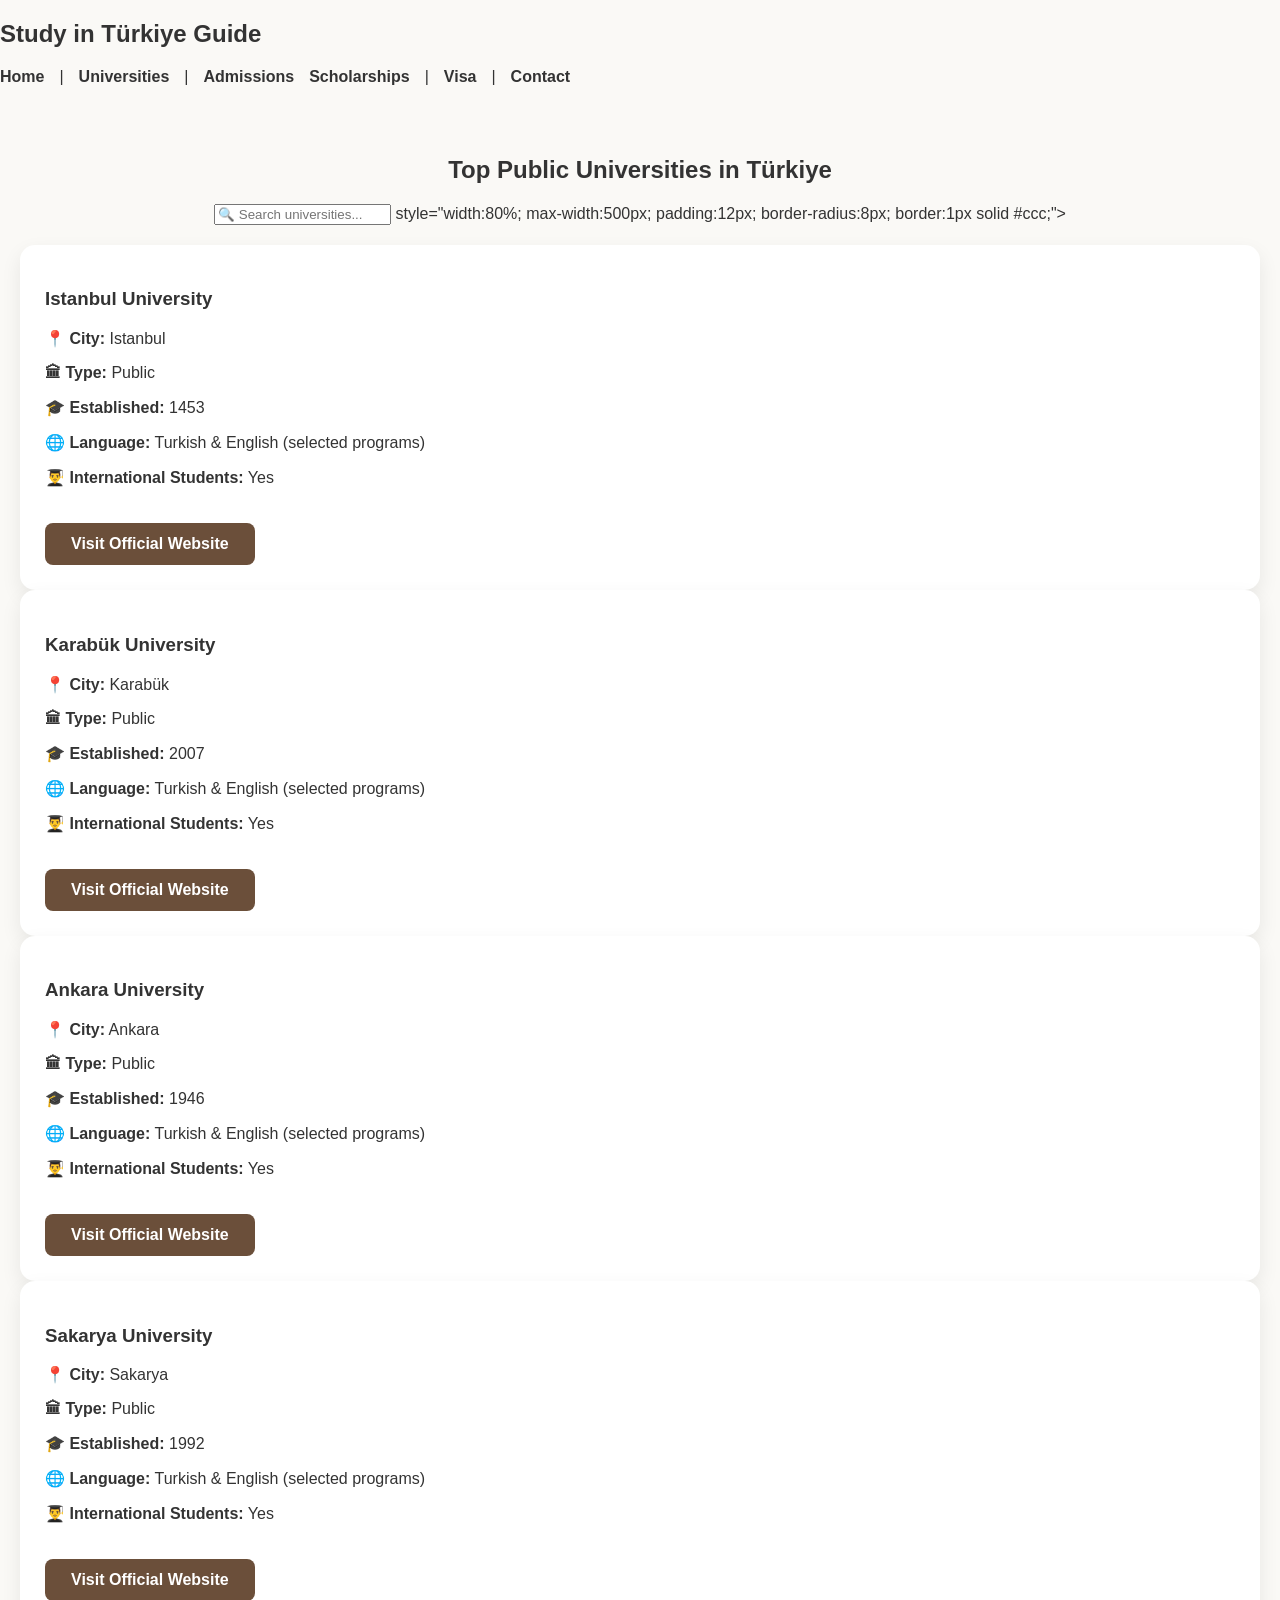
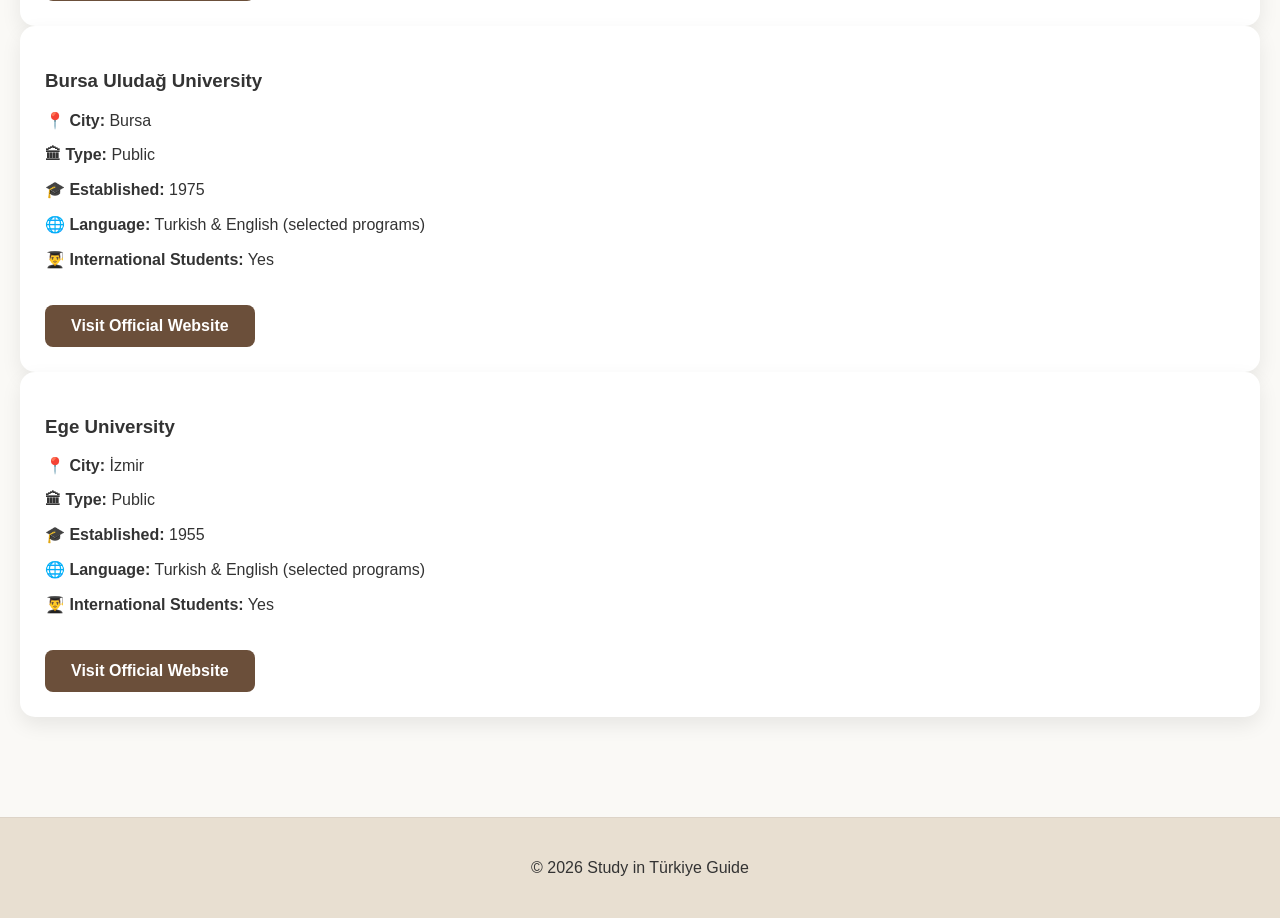
==== universities.html @ b43cd9ce "Implement search feature for university cards Added a search functionality to filter university card" ====
<!DOCTYPE html>
<html lang="en">
<head>
<meta charset="UTF-8">
<meta name="viewport" content="width=device-width, initial-scale=1.0">
<title>Universities | Study in Türkiye</title>
<link rel="stylesheet" href="style.css">
</head>

<body>

<header>
<div class="container">
<h2>Study in Türkiye Guide</h2>

<nav>
<a href="index.html">Home</a> |
<a href="universities.html">Universities</a> |
<a href="admissions.html">Admissions</a>
<a href="#">Scholarships</a> |
<a href="#">Visa</a> |
<a href="#">Contact</a>
</nav>
</div>
</header>

<section class="features">
<h2>Top Public Universities in Türkiye</h2>
<div style="text-align:center; margin:20px;">
    <input type="text" id="searchInput" placeholder="🔍 Search universities...">
           style="width:80%; max-width:500px; padding:12px; border-radius:8px; border:1px solid #ccc;">
</div>

<div class="card">
    <h3>Istanbul University</h3>

    <p><strong>📍 City:</strong> Istanbul</p>
    <p><strong>🏛 Type:</strong> Public</p>
    <p><strong>🎓 Established:</strong> 1453</p>
    <p><strong>🌐 Language:</strong> Turkish & English (selected programs)</p>
    <p><strong>👨‍🎓 International Students:</strong> Yes</p>

    <a href="https://www.istanbul.edu.tr/en" target="_blank" class="btn">
        Visit Official Website
    </a>
</div>

<div class="card">
        <h3>Karabük University</h3>

    <p><strong>📍 City:</strong> Karabük</p>
    <p><strong>🏛 Type:</strong> Public</p>
    <p><strong>🎓 Established:</strong> 2007</p>
    <p><strong>🌐 Language:</strong> Turkish & English (selected programs)</p>
    <p><strong>👨‍🎓 International Students:</strong> Yes</p>

    <a href="https://karabuk.edu.tr" target="_blank" class="btn">
    Visit Official Website
    </a>
    </div>
</div>

<div class="card">
    <h3>Ankara University</h3>

    <p><strong>📍 City:</strong> Ankara</p>
    <p><strong>🏛 Type:</strong> Public</p>
    <p><strong>🎓 Established:</strong> 1946</p>
    <p><strong>🌐 Language:</strong> Turkish & English (selected programs)</p>
    <p><strong>👨‍🎓 International Students:</strong> Yes</p>

    <a href="https://www.ankara.edu.tr/en/" target="_blank" class="btn">
        Visit Official Website
    </a>
</div>

<div class="card">
    <h3>Sakarya University</h3>

    <p><strong>📍 City:</strong> Sakarya</p>
    <p><strong>🏛 Type:</strong> Public</p>
    <p><strong>🎓 Established:</strong> 1992</p>
    <p><strong>🌐 Language:</strong> Turkish & English (selected programs)</p>
    <p><strong>👨‍🎓 International Students:</strong> Yes</p>

    <a href="https://www.sakarya.edu.tr/en" target="_blank" class="btn">
        Visit Official Website
    </a>
</div>

<div class="card">
    <h3>Bursa Uludağ University</h3>

    <p><strong>📍 City:</strong> Bursa</p>
    <p><strong>🏛 Type:</strong> Public</p>
    <p><strong>🎓 Established:</strong> 1975</p>
    <p><strong>🌐 Language:</strong> Turkish & English (selected programs)</p>
    <p><strong>👨‍🎓 International Students:</strong> Yes</p>

    <a href="https://uludag.edu.tr/en" target="_blank" class="btn">
        Visit Official Website
    </a>
    </div>

<div class="card">
    <h3>Ege University</h3>

    <p><strong>📍 City:</strong> İzmir</p>
    <p><strong>🏛 Type:</strong> Public</p>
    <p><strong>🎓 Established:</strong> 1955</p>
    <p><strong>🌐 Language:</strong> Turkish & English (selected programs)</p>
    <p><strong>👨‍🎓 International Students:</strong> Yes</p>

    <a href="https://ege.edu.tr/eng-0/homepage.html" target="_blank" class="btn">
        Visit Official Website
    </a>
</div>

</div>

</section>

<footer>
<p>© 2026 Study in Türkiye Guide</p>
</footer>
<script>
const searchInput = document.getElementById("searchInput");

searchInput.addEventListener("keyup", function() {

    let filter = searchInput.value.toLowerCase();

    let cards = document.querySelectorAll(".card");

    cards.forEach(function(card) {

        let title = card.querySelector("h3").textContent.toLowerCase();

        if(title.includes(filter)){
            card.style.display = "block";
        } else {
            card.style.display = "none";
        }

    });

});
</script>
</body>   
  </html>
---- style.css ----
body{
    margin:0;
    font-family:Arial, sans-serif;
    background:#FAF9F6;
    color:#333333;
}

/* Header */

<header>
    <div class="container">

        <div class="menu-icon" onclick="toggleMenu()">
            ☰
        </div>

        <h2 class="logo">Study in Türkiye Guide</h2>

    </div>

    <nav id="menu">
        <a href="index.html">Home</a>
        <a href="universities.html">Universities</a>
        <a href="admissions.html">Admissions</a>
        <a href="scholarships.html">Scholarships</a>
        <a href="visa.html">Visa</a>
        <a href="contact.html">Contact</a>
    </nav>
</header>

/* Container */

.container{
    display:flex;
    justify-content:space-between;
    align-items:center;
    flex-wrap:wrap;
}

/* Logo */

.logo{
    margin:0;
    color:#333333;
}

/* Navigation */

nav{
    display:flex;
    gap:15px;
    flex-wrap:wrap;
}

nav a{
    color:#333333;
    text-decoration:none;
    font-weight:bold;
    transition:0.3s;
}

nav a:hover{
    color:#8A6742;
}

/* Hero Section */

.hero{
    background:linear-gradient(rgba(0,0,0,.35), rgba(0,0,0,.35)),
               url("herojpg.jpg");
    background-size:cover;
    background-position:center;
    color:white;
    text-align:center;
    padding:140px 20px;
}

.hero h1{
    font-size:48px;
    margin-bottom:15px;
}

.hero p{
    font-size:20px;
}

/* Buttons */

.btn{
    display:inline-block;
    margin-top:20px;
    padding:12px 26px;
    background:#6B4F3A;
    color:white;
    text-decoration:none;
    border-radius:8px;
    font-weight:bold;
    transition:0.3s;
}

.btn:hover{
    background:#8A6742;
}

/* Sections */

.features{
    padding:50px 20px;
    text-align:center;
}

/* Cards */

.cards{
    display:grid;
    grid-template-columns:repeat(auto-fit, minmax(300px,1fr));
    gap:25px;
    margin-top:30px;
}

.card{
    background:white;
    padding:25px;
    border-radius:15px;
    box-shadow:0 8px 20px rgba(0,0,0,.08);
    text-align:left;
    transition:0.3s;
}

.card:hover{
    transform:translateY(-8px);
}

/* Footer */

footer{
    background:#E8DFD1;
    color:#333333;
    text-align:center;
    padding:25px;
    margin-top:50px;
    border-top:1px solid #DDD4C8;
}

/* Mobile */

@media (max-width:768px){

.container{
    flex-direction:column;
    gap:15px;
}

nav{
    justify-content:center;
}

.hero h1{
    font-size:34px;
    
}

.hero p{
    font-size:18px;
}

.cards{
    grid-template-columns:1fr;
}

header{
    background:#F5EFE6;
    padding:15px 25px;
    border-bottom:1px solid #ddd;
}
#menu{
    display:none;
    position:fixed;
    top:0;
    left:0;
    width:280px;
    height:100%;
    background:#F5EFE6;
    box-shadow:3px 0 10px rgba(0,0,0,0.2);
    padding-top:80px;
    z-index:1000;
    }

#menu a{
    display:block;
    padding:18px 25px;
    text-decoration:none;
    color:#333;
    font-size:18px;
    font-weight:bold;
    border-bottom:1px solid #ddd;
}

#menu a:hover{
    background:#EDE4D8;
}
.menu-header{
    background:#E8DFD1;
    padding:20px;
    text-align:center;
    border-bottom:1px solid #d6c9b8;
}

.menu-header h2{
    margin:0;
    font-size:22px;
    color:#333;
}

.menu-header p{
    margin-top:5px;
    font-size:14px;
    color:#666;
}
    
.show-menu{
    display:block !important;
}
.logo{
    display:flex;
    align-items:center;
    gap:12px;
}

.logo img{
    width:45px;
    height:45px;
    border-radius:50%;
}

.logo h2{
    margin:0;
    font-size:24px;
    color:#333;
    }    
 .stats{
    display:flex;
    justify-content:center;
    gap:30px;
    flex-wrap:wrap;
    margin-top:50px;
}

.stats div{
    background:rgba(255,255,255,0.9);
    padding:20px 35px;
    border-radius:12px;
    min-width:150px;
    text-align:center;
    box-shadow:0 6px 15px rgba(0,0,0,0.15);
}

.stats h2{
    margin:0;
    font-size:32px;
    color:#8A6742;
}

.stats p{
    margin-top:8px;
    color:#555;
    font-size:16px;
}
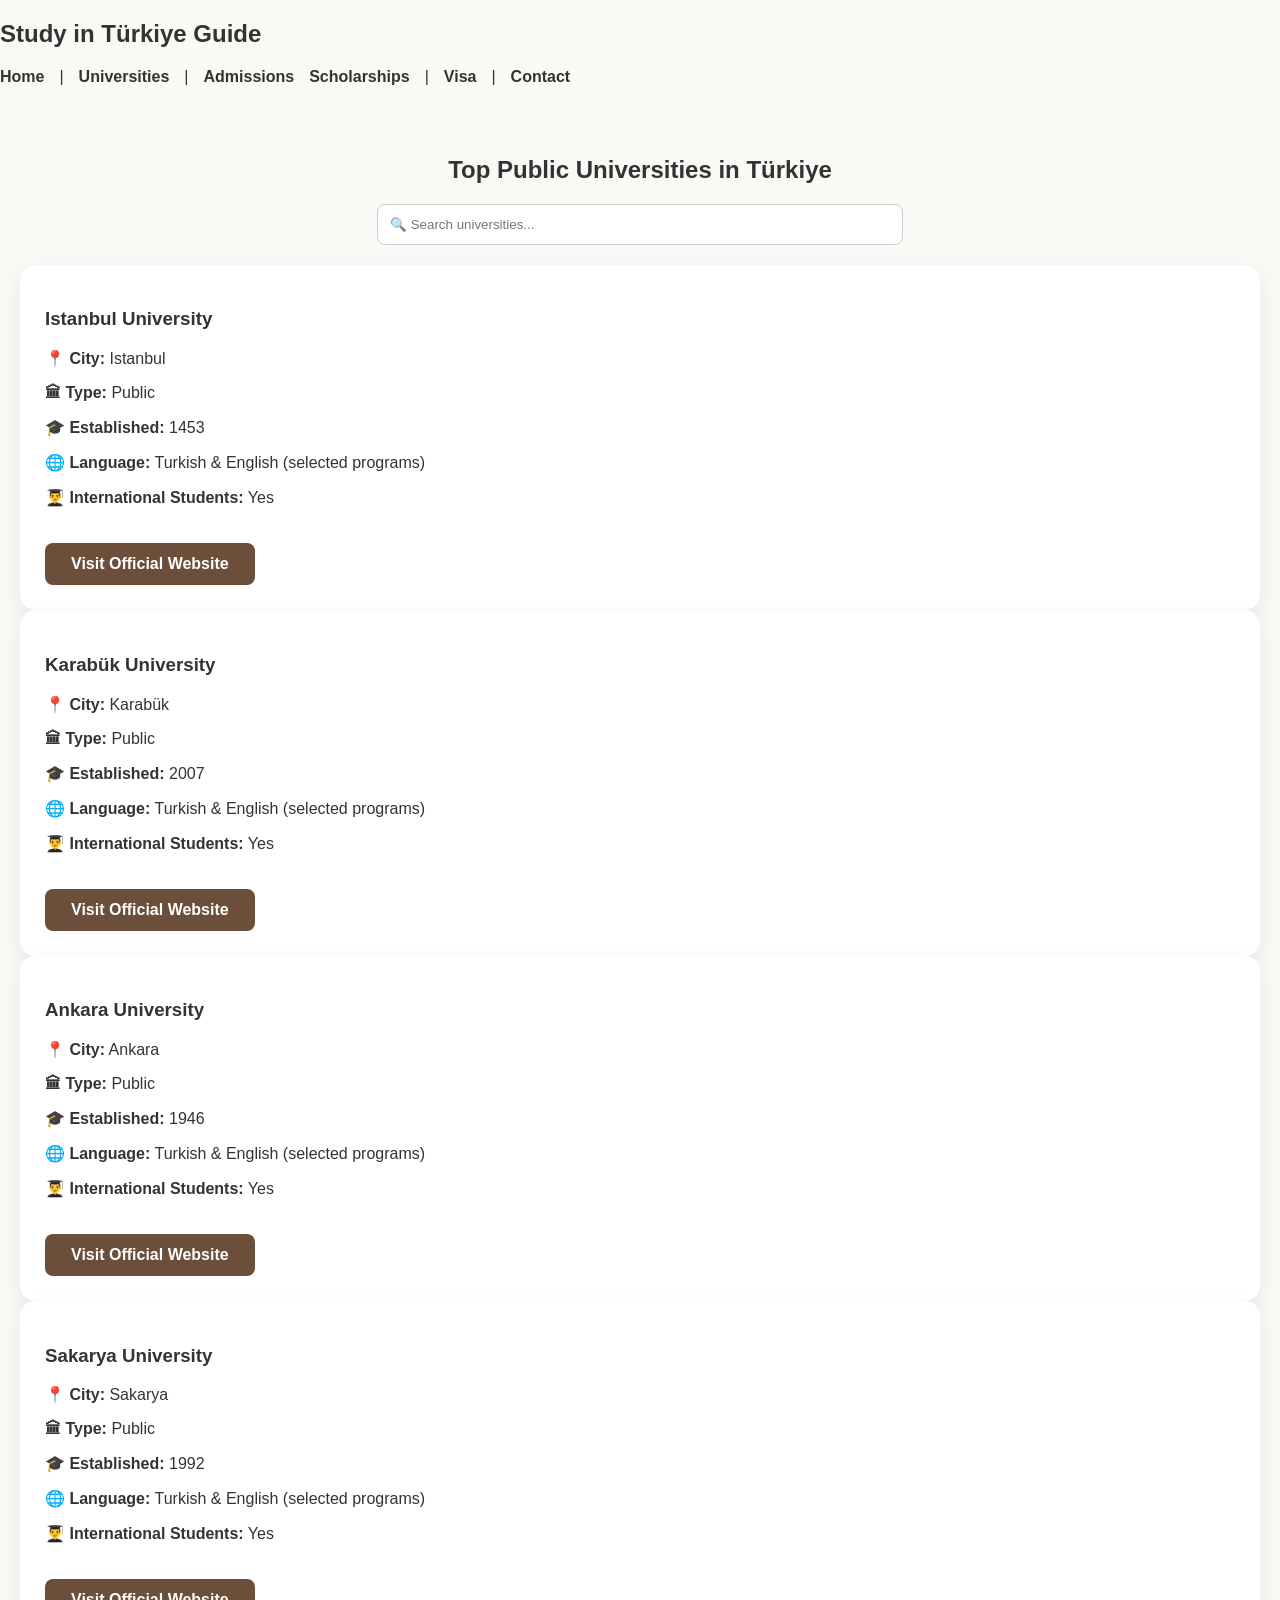
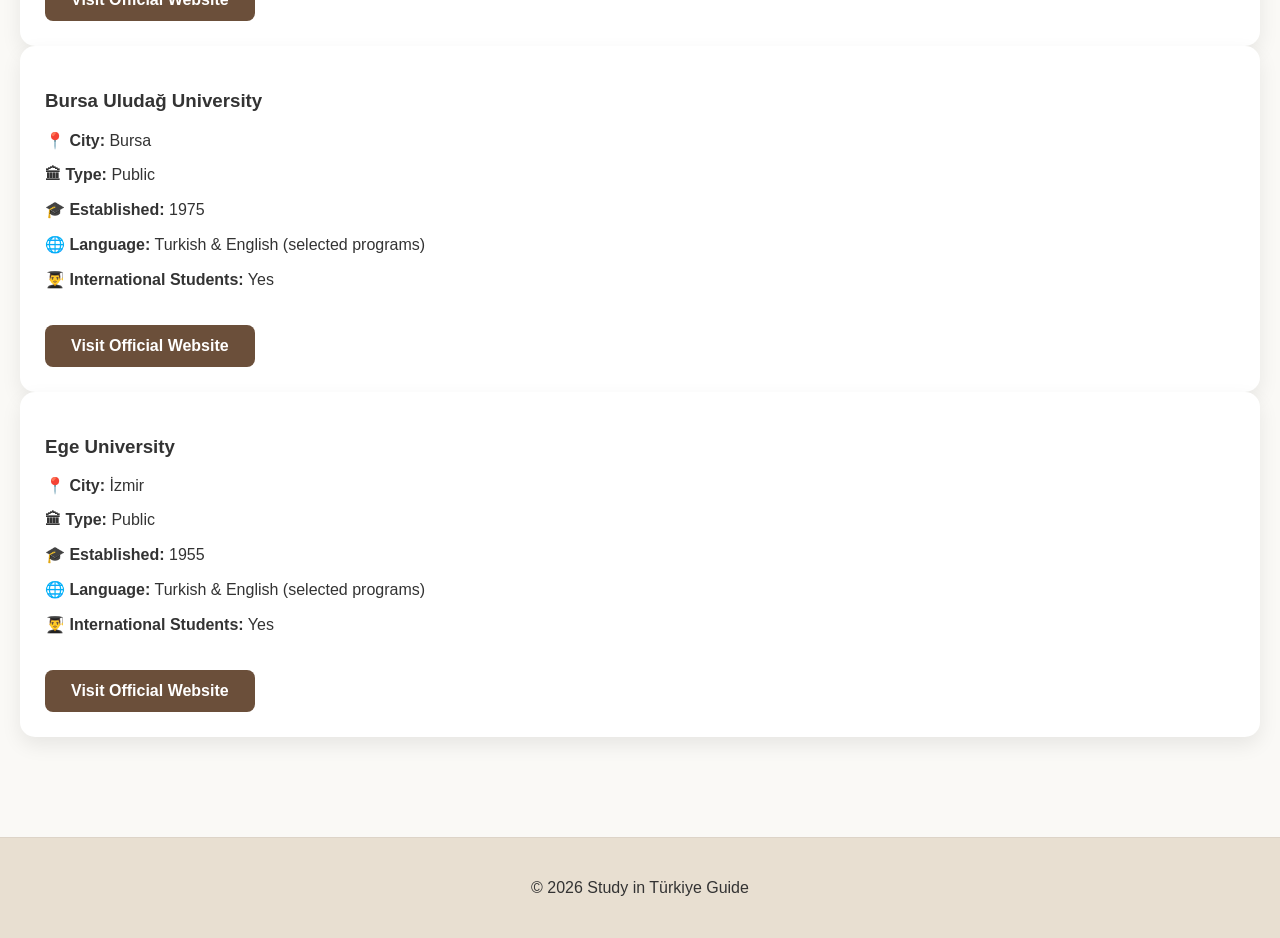
==== commit 2bfcacd8: "Refactor search input for better readability" ====
--- a/universities.html
+++ b/universities.html
@@ -27,8 +27,11 @@
 <section class="features">
 <h2>Top Public Universities in Türkiye</h2>
 <div style="text-align:center; margin:20px;">
-    <input type="text" id="searchInput" placeholder="🔍 Search universities...">
-           style="width:80%; max-width:500px; padding:12px; border-radius:8px; border:1px solid #ccc;">
+    <input
+        type="text"
+        id="searchInput"
+        placeholder="🔍 Search universities..."
+        style="width:80%; max-width:500px; padding:12px; border-radius:8px; border:1px solid #ccc;">
 </div>
 
 <div class="card">
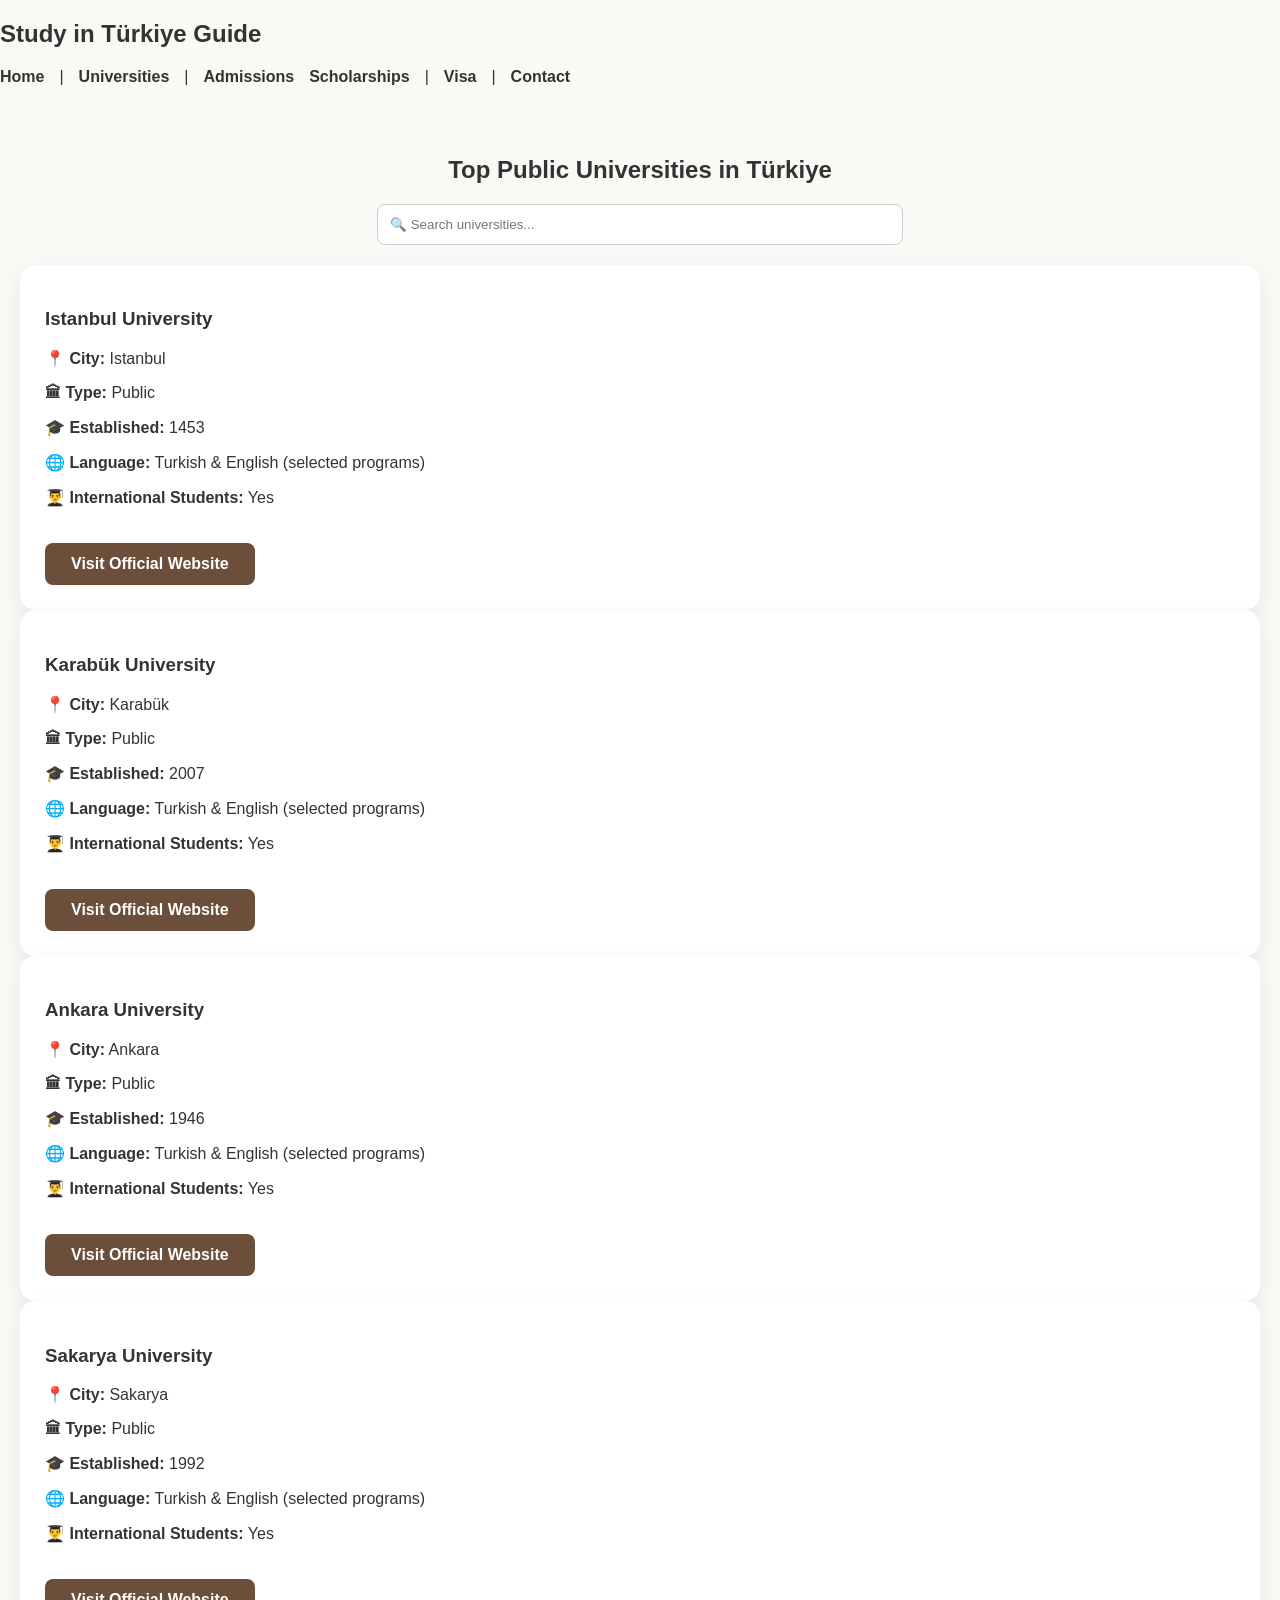
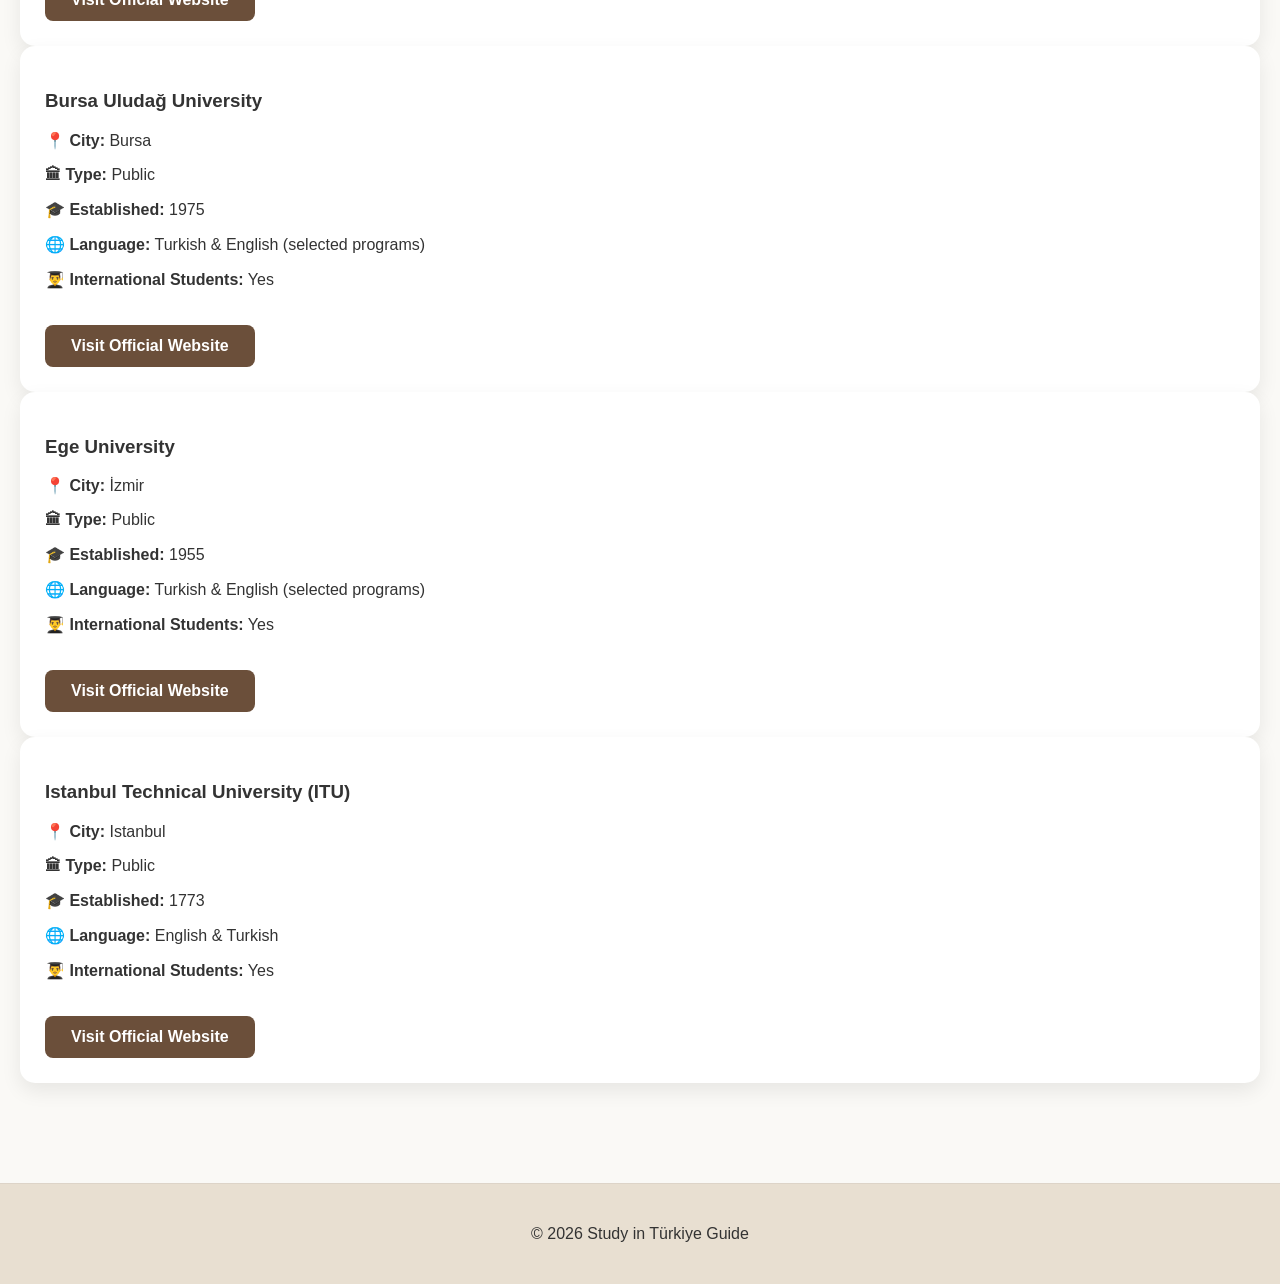
==== commit bca39a5b: "Add Istanbul Technical University details to universities.html" ====
--- a/universities.html
+++ b/universities.html
@@ -119,7 +119,19 @@
     </a>
 </div>
 
-</div>
+<div class="card">
+    <h3>Istanbul Technical University (ITU)</h3>
+
+    <p><strong>📍 City:</strong> Istanbul</p>
+    <p><strong>🏛 Type:</strong> Public</p>
+    <p><strong>🎓 Established:</strong> 1773</p>
+    <p><strong>🌐 Language:</strong> English & Turkish</p>
+    <p><strong>👨‍🎓 International Students:</strong> Yes</p>
+
+    <a href="https://www.itu.edu.tr/en" target="_blank" class="btn">
+        Visit Official Website
+    </a>
+</div>    
 
 </section>
 
--- a/style.css
+++ b/style.css
@@ -29,19 +29,27 @@
 </header>
 
 /* Container */
-
 .container{
-    display:flex;
-    justify-content:space-between;
+    position:relative;
+    display:flex;
     align-items:center;
-    flex-wrap:wrap;
+    height:70px;
+    padding:0 20px;
 }
 
 /* Logo */
-
 .logo{
-    margin:0;
-    color:#333333;
+    position:absolute;
+    left:50%;
+    transform:translateX(-50%);
+}
+
+.logo h2{
+    margin:0;
+    font-size:26px;
+    color:#333;
+    font-weight:bold;
+    white-space:nowrap;
 }
 
 /* Navigation */
@@ -266,3 +274,9 @@
     color:#555;
     font-size:16px;
 }   
+.menu-icon{
+    font-size:30px;
+    cursor:pointer;
+    color:#333;
+    z-index:10;
+}
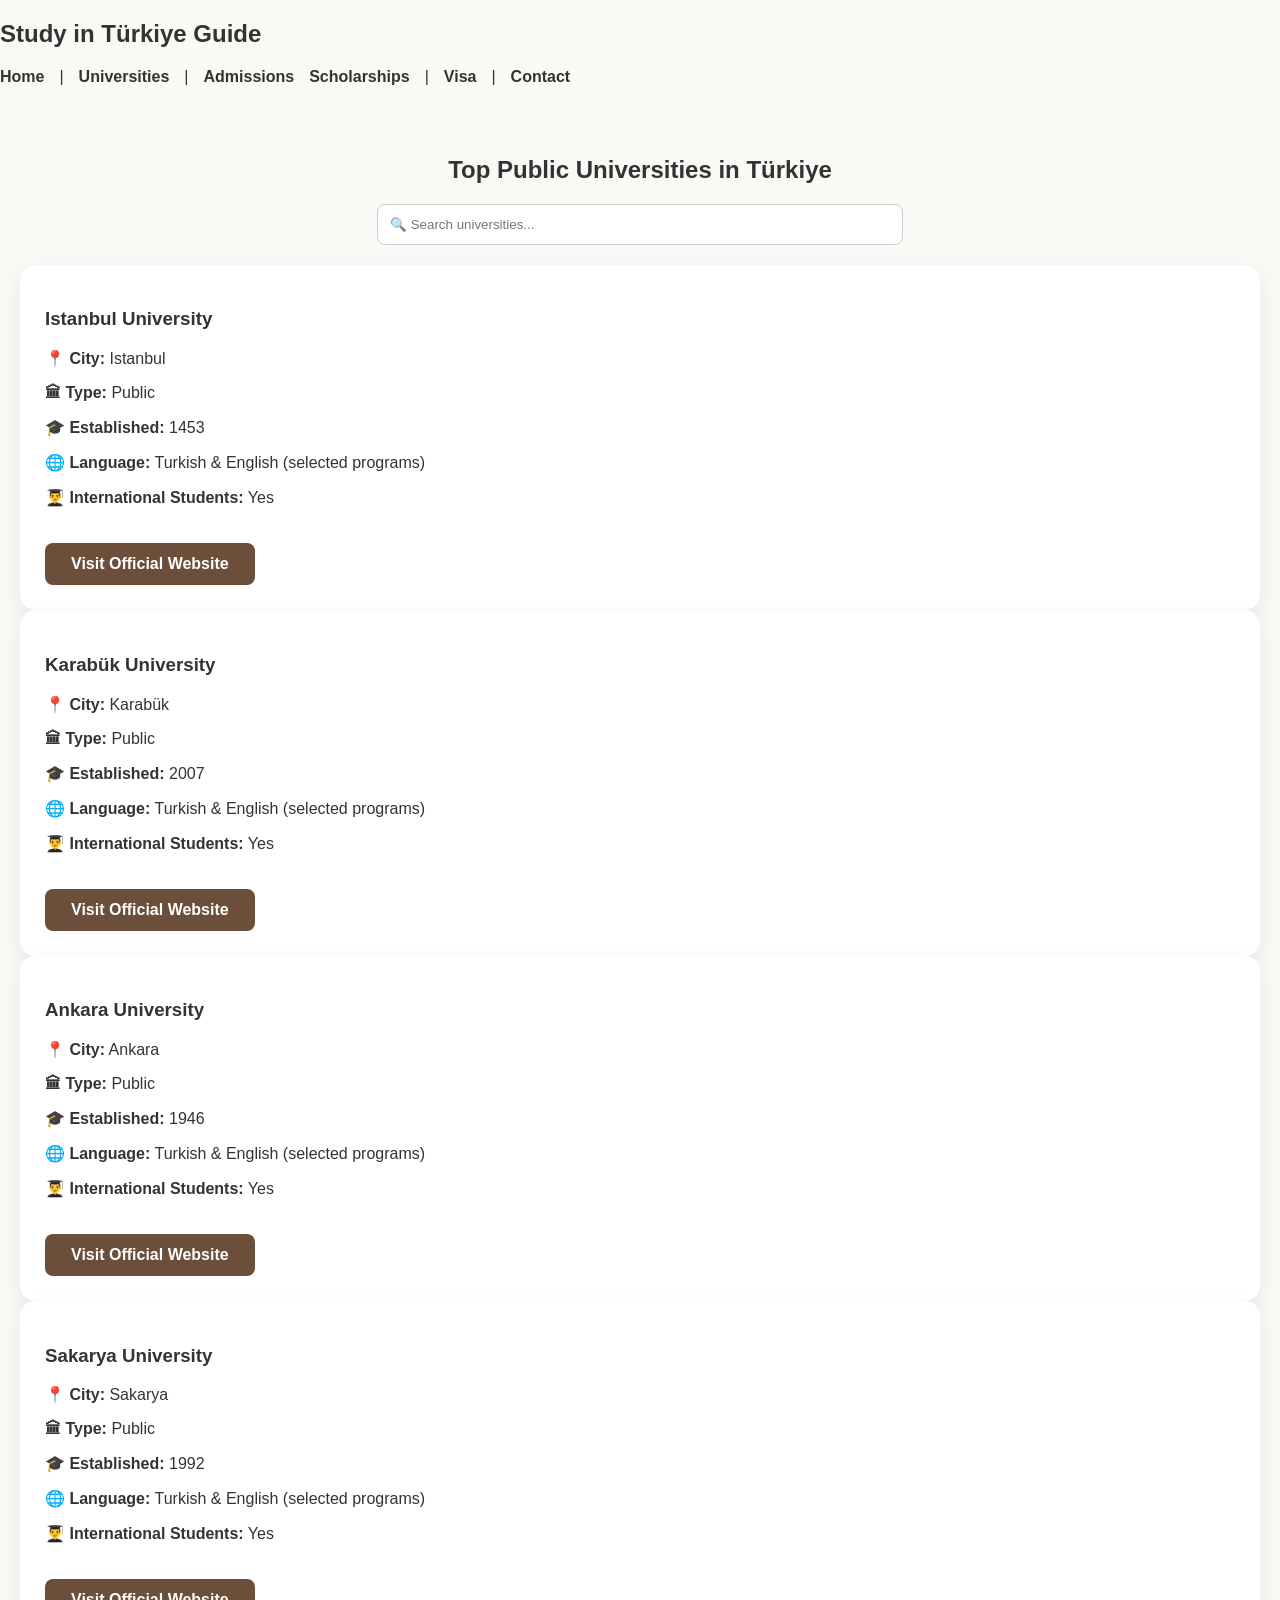
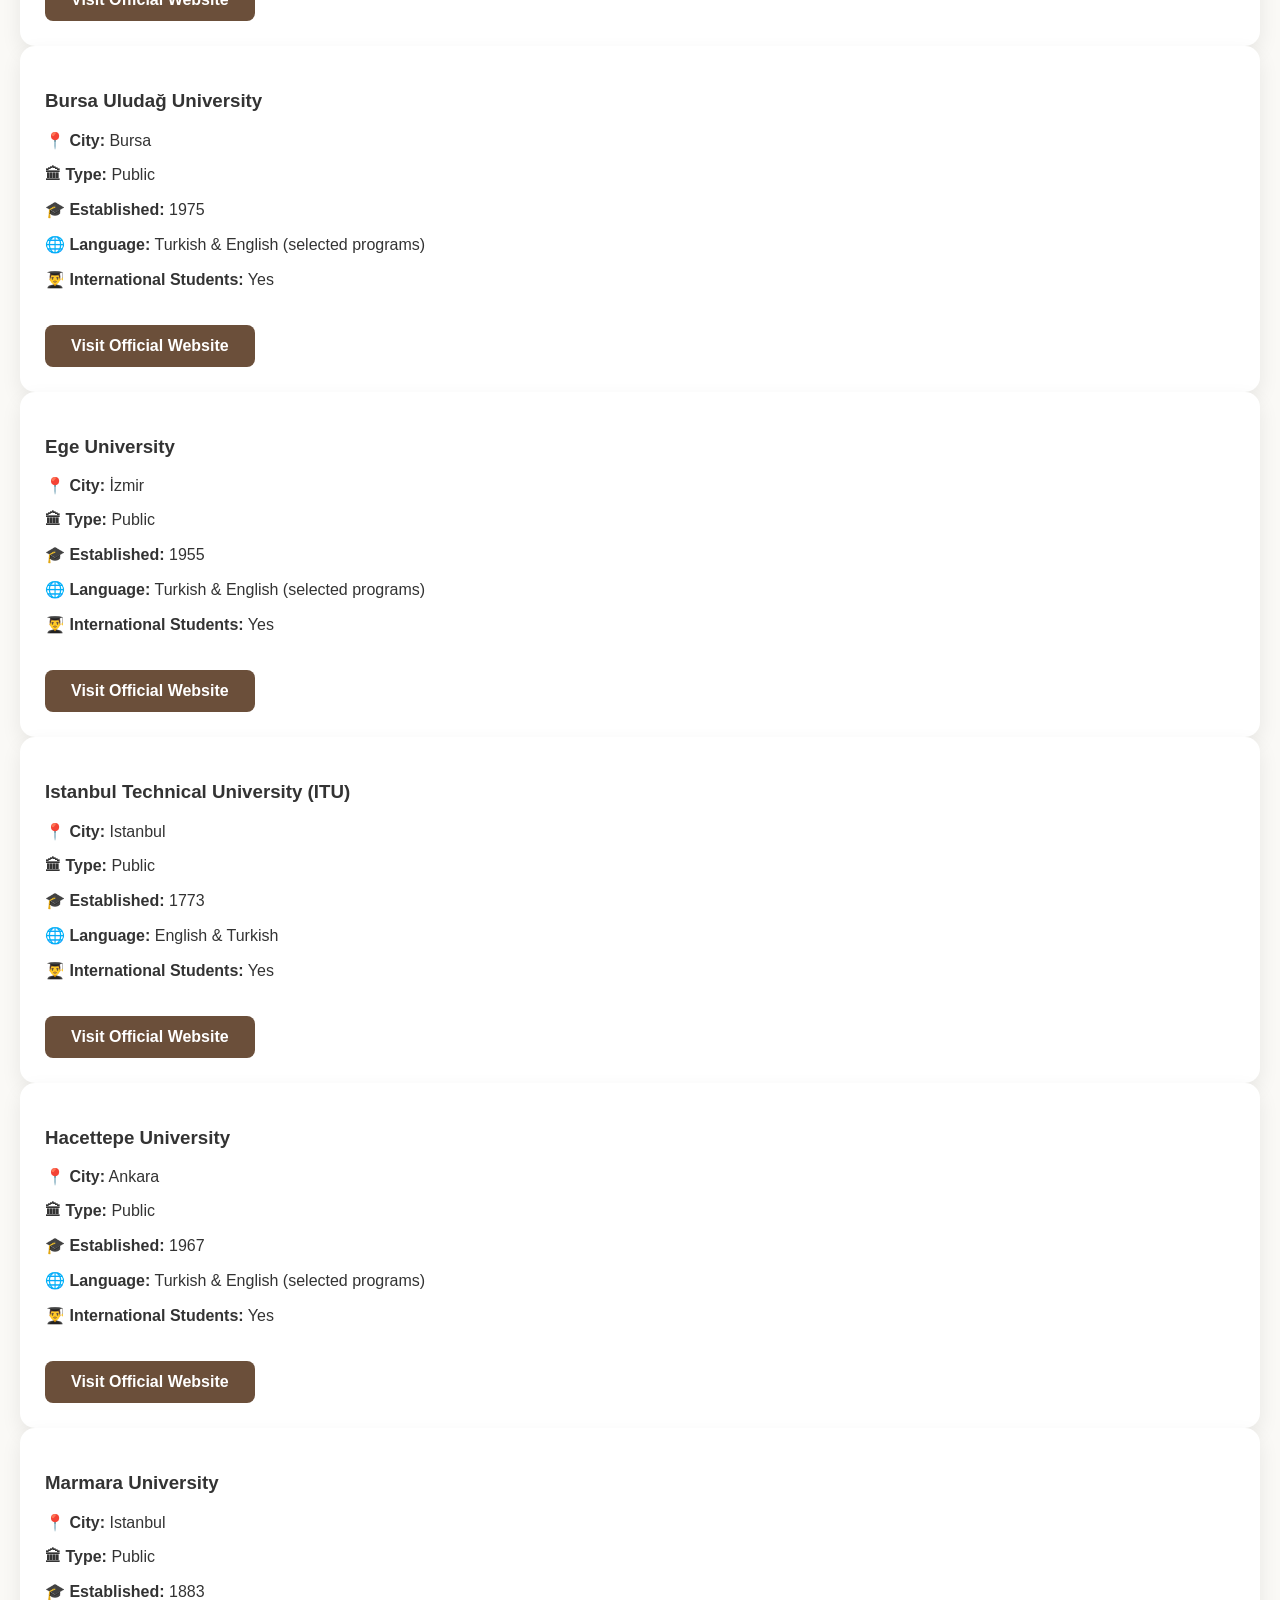
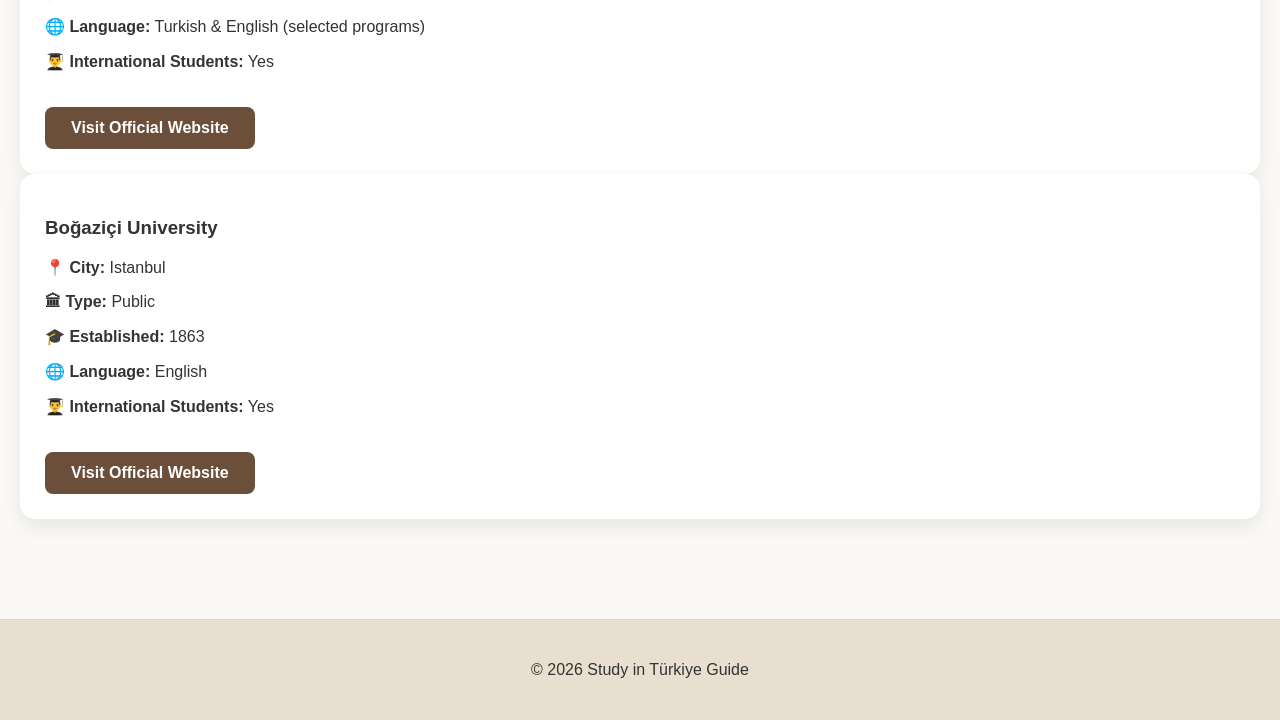
==== commit 88651f9d: "Add university cards for Hacettepe, Marmara, and Boğaziçi" ====
--- a/universities.html
+++ b/universities.html
@@ -133,6 +133,47 @@
     </a>
 </div>    
 
+    <div class="card">
+    <h3>Hacettepe University</h3>
+
+    <p><strong>📍 City:</strong> Ankara</p>
+    <p><strong>🏛 Type:</strong> Public</p>
+    <p><strong>🎓 Established:</strong> 1967</p>
+    <p><strong>🌐 Language:</strong> Turkish & English (selected programs)</p>
+    <p><strong>👨‍🎓 International Students:</strong> Yes</p>
+
+    <a href="https://www.hacettepe.edu.tr/english/" target="_blank" class="btn">
+        Visit Official Website
+    </a>
+        </div>
+
+    <div class="card">
+    <h3>Marmara University</h3>
+
+    <p><strong>📍 City:</strong> Istanbul</p>
+    <p><strong>🏛 Type:</strong> Public</p>
+    <p><strong>🎓 Established:</strong> 1883</p>
+    <p><strong>🌐 Language:</strong> Turkish & English (selected programs)</p>
+    <p><strong>👨‍🎓 International Students:</strong> Yes</p>
+
+    <a href="https://www.marmara.edu.tr/en" target="_blank" class="btn">
+        Visit Official Website
+    </a>
+    </div>
+
+ <div class="card">
+    <h3>Boğaziçi University</h3>
+
+    <p><strong>📍 City:</strong> Istanbul</p>
+    <p><strong>🏛 Type:</strong> Public</p>
+    <p><strong>🎓 Established:</strong> 1863</p>
+    <p><strong>🌐 Language:</strong> English</p>
+    <p><strong>👨‍🎓 International Students:</strong> Yes</p>
+
+    <a href="https://www.boun.edu.tr/en-US" target="_blank" class="btn">
+        Visit Official Website
+    </a>
+ </div>   
 </section>
 
 <footer>
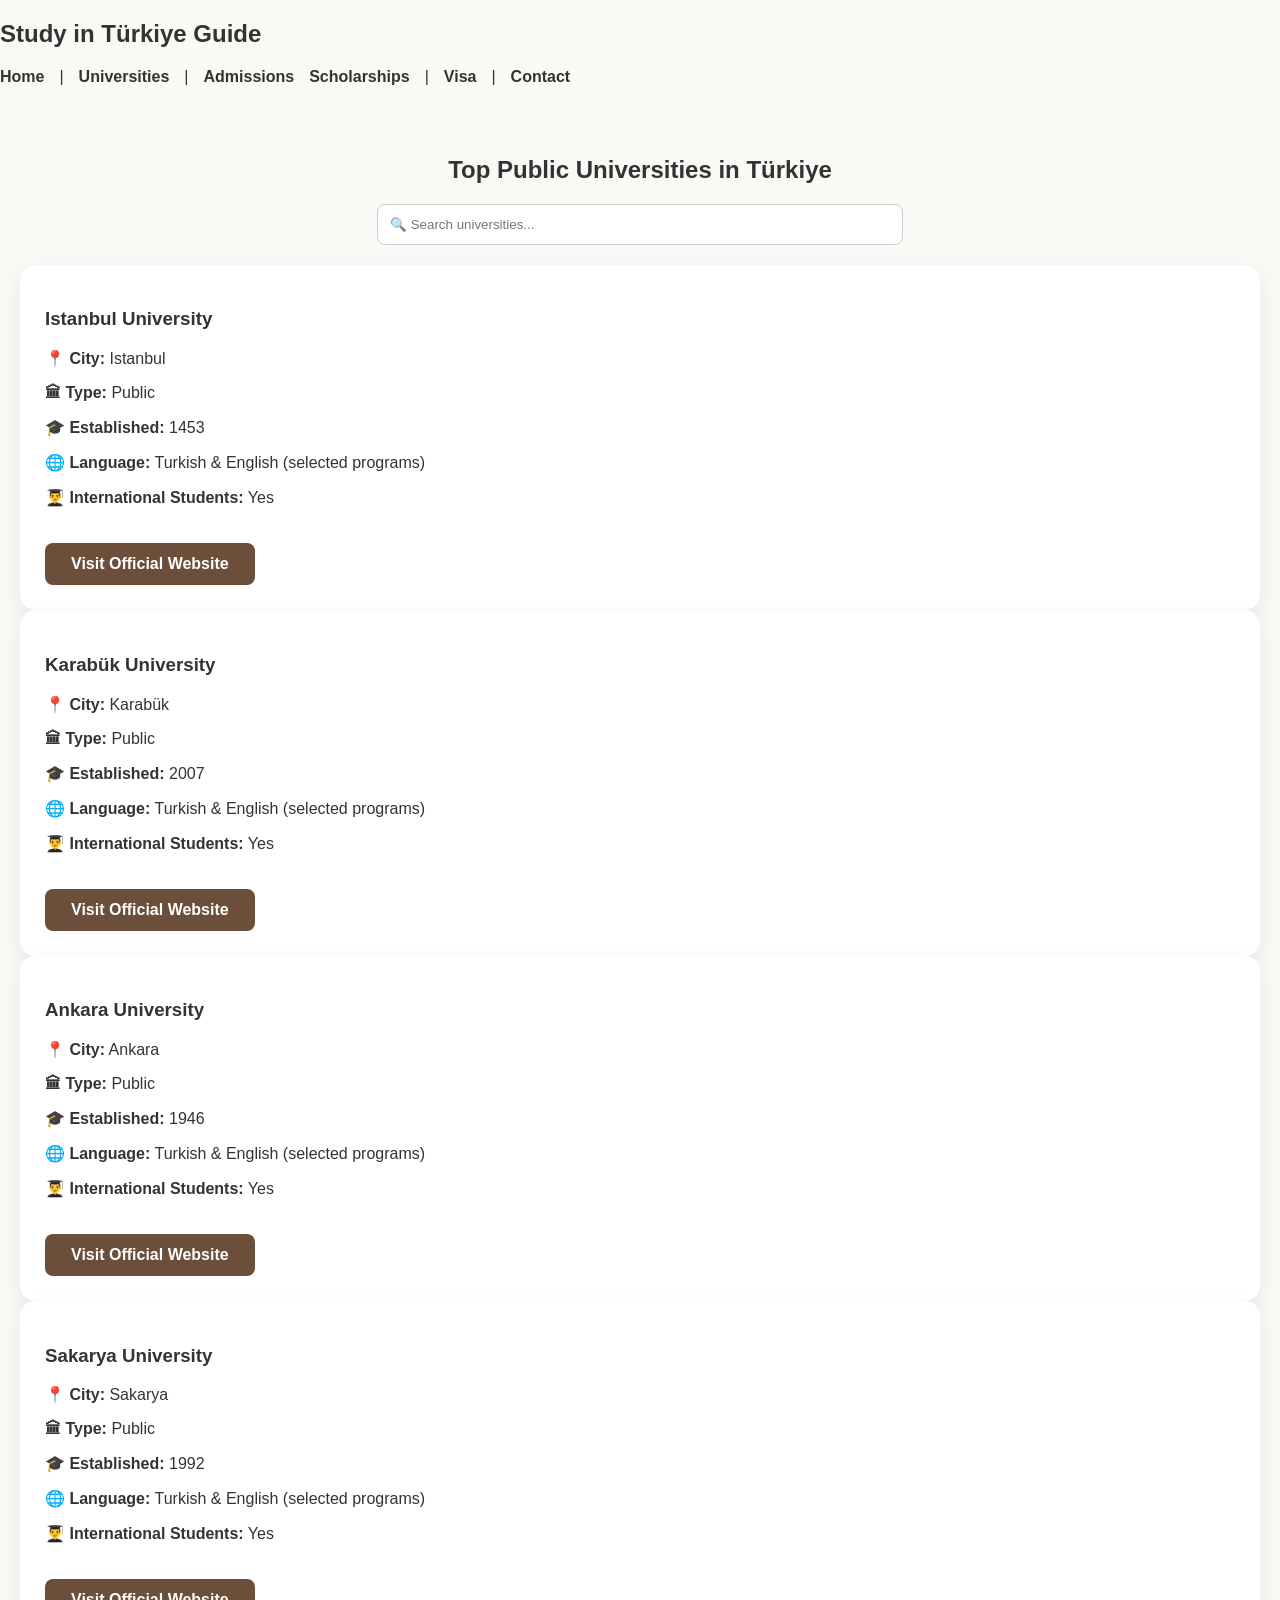
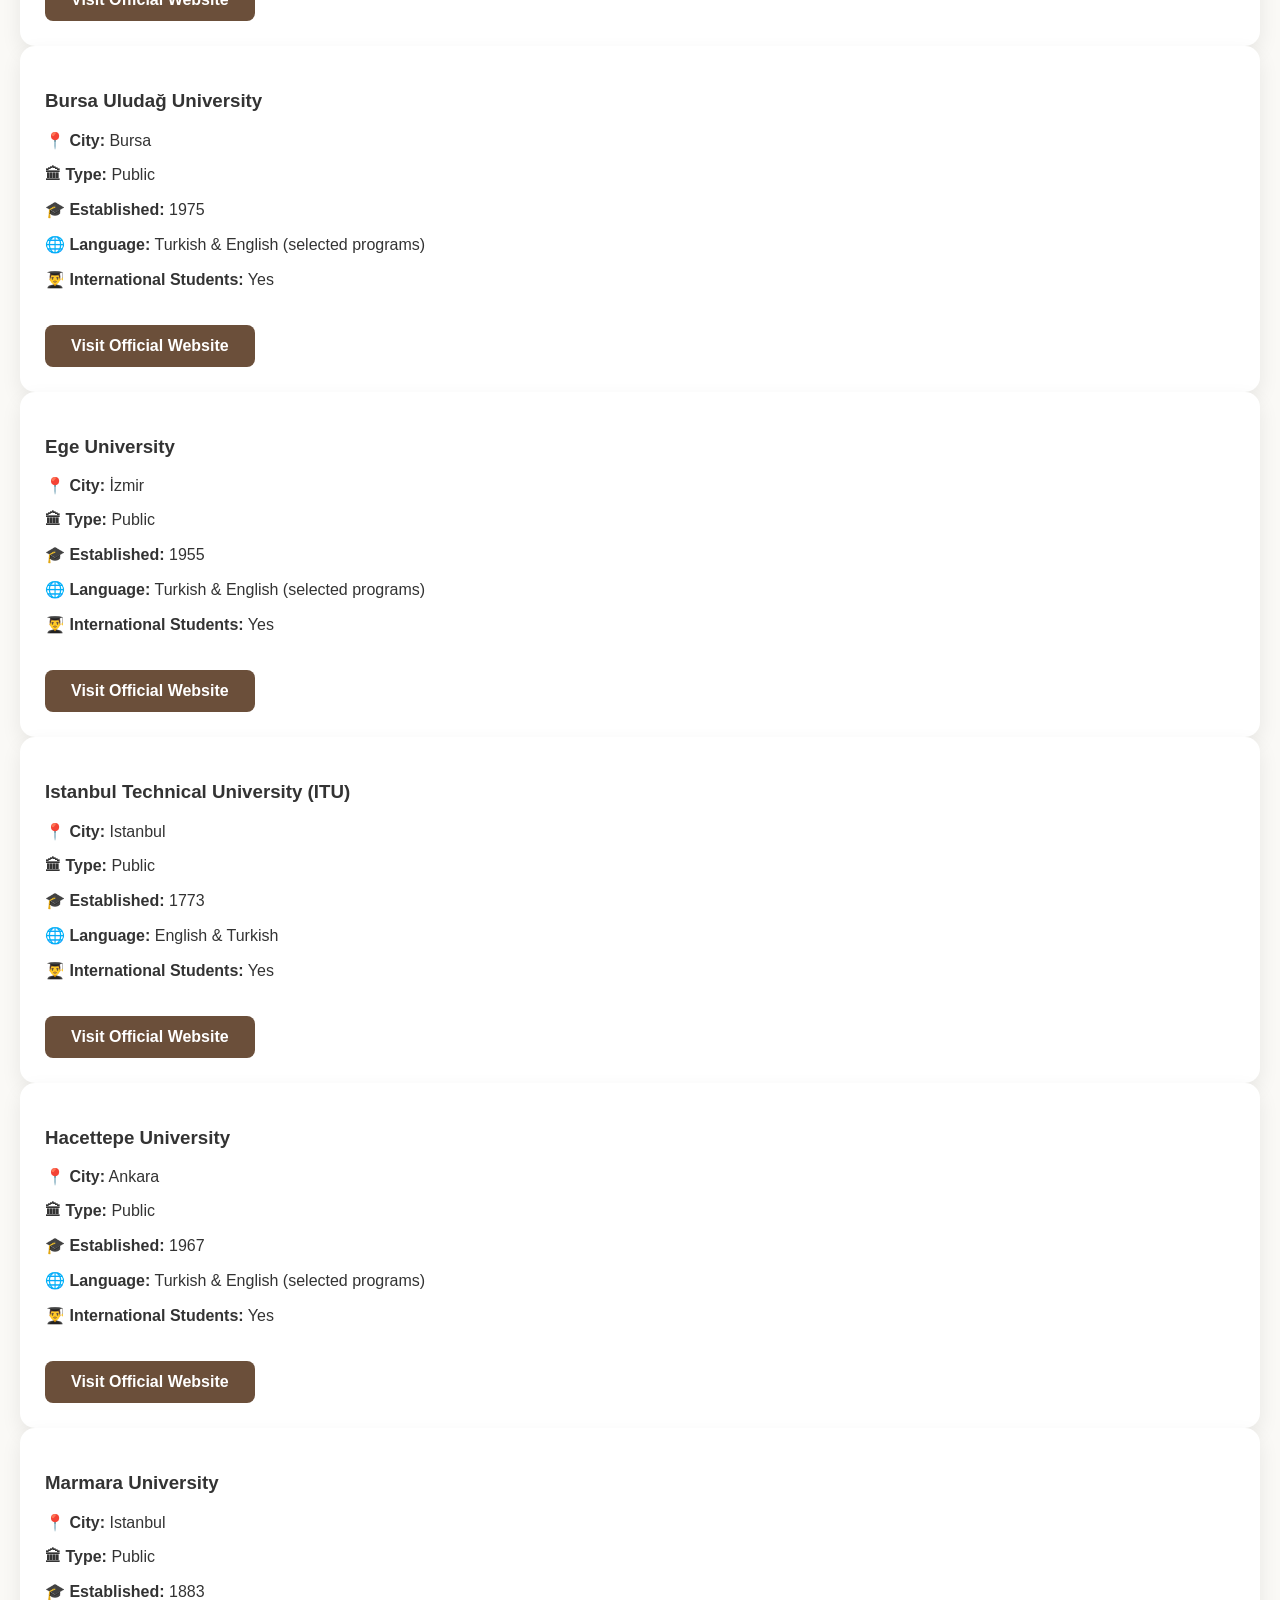
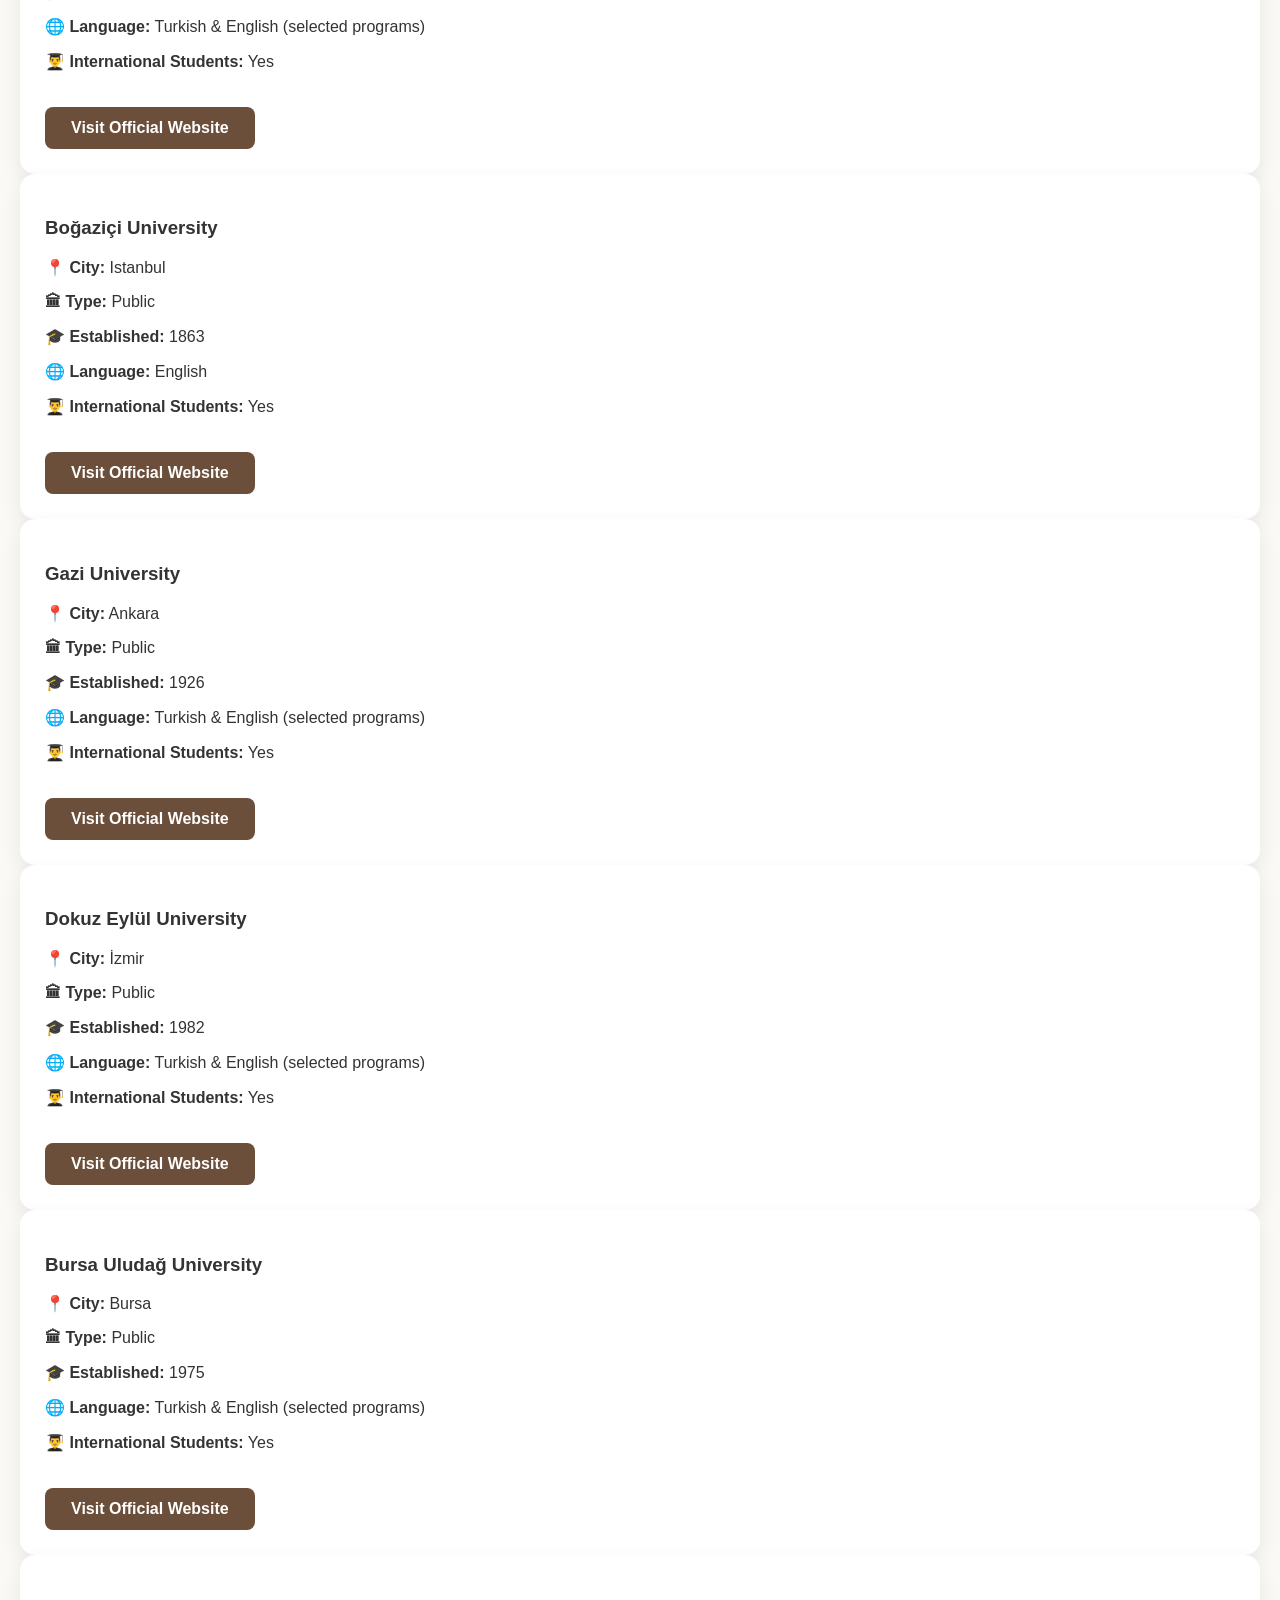
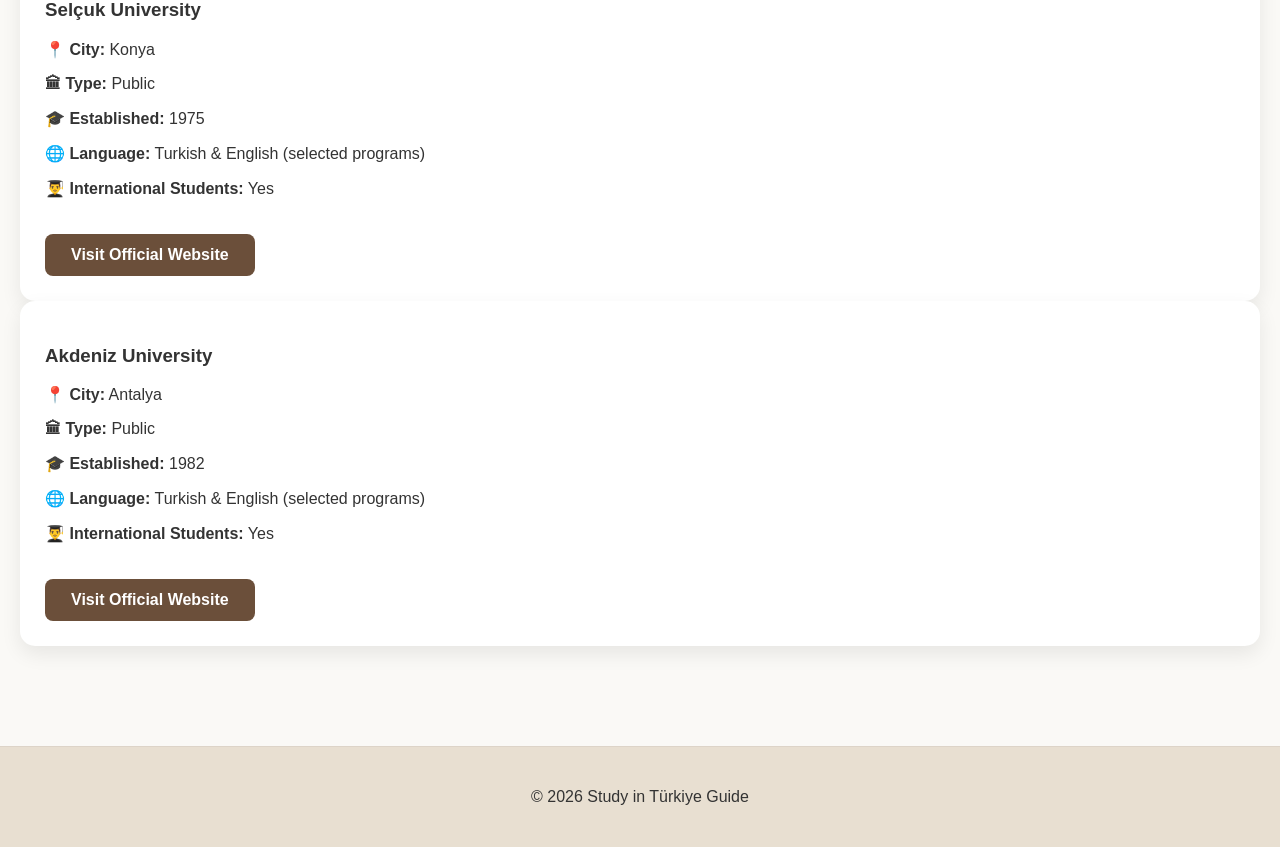
==== commit a1212568: "Add information for multiple universities" ====
--- a/universities.html
+++ b/universities.html
@@ -173,9 +173,74 @@
     <a href="https://www.boun.edu.tr/en-US" target="_blank" class="btn">
         Visit Official Website
     </a>
+ </div>  
+    
+<div class="card">
+    <h3>Gazi University</h3>
+
+    <p><strong>📍 City:</strong> Ankara</p>
+    <p><strong>🏛 Type:</strong> Public</p>
+    <p><strong>🎓 Established:</strong> 1926</p>
+    <p><strong>🌐 Language:</strong> Turkish & English (selected programs)</p>
+    <p><strong>👨‍🎓 International Students:</strong> Yes</p>
+
+    <a href="https://gazi.edu.tr/" target="_blank" class="btn">
+        Visit Official Website
+    </a>
+        </div>
+<div class="card">
+    <h3>Dokuz Eylül University</h3>
+
+    <p><strong>📍 City:</strong> İzmir</p>
+    <p><strong>🏛 Type:</strong> Public</p>
+    <p><strong>🎓 Established:</strong> 1982</p>
+    <p><strong>🌐 Language:</strong> Turkish & English (selected programs)</p>
+    <p><strong>👨‍🎓 International Students:</strong> Yes</p>
+
+    <a href="https://www.deu.edu.tr/" target="_blank" class="btn">
+        Visit Official Website
+    </a>
+</div>
+ <div class="card">
+    <h3>Bursa Uludağ University</h3>
+
+    <p><strong>📍 City:</strong> Bursa</p>
+    <p><strong>🏛 Type:</strong> Public</p>
+    <p><strong>🎓 Established:</strong> 1975</p>
+    <p><strong>🌐 Language:</strong> Turkish & English (selected programs)</p>
+    <p><strong>👨‍🎓 International Students:</strong> Yes</p>
+
+    <a href="https://uludag.edu.tr/en" target="_blank" class="btn">
+        Visit Official Website
+    </a>
  </div>   
+<div class="card">
+    <h3>Selçuk University</h3>
+
+    <p><strong>📍 City:</strong> Konya</p>
+    <p><strong>🏛 Type:</strong> Public</p>
+    <p><strong>🎓 Established:</strong> 1975</p>
+    <p><strong>🌐 Language:</strong> Turkish & English (selected programs)</p>
+    <p><strong>👨‍🎓 International Students:</strong> Yes</p>
+
+    <a href="https://www.selcuk.edu.tr/" target="_blank" class="btn">
+        Visit Official Website
+    </a>
+</div>
+<div class="card">
+    <h3>Akdeniz University</h3>
+
+    <p><strong>📍 City:</strong> Antalya</p>
+    <p><strong>🏛 Type:</strong> Public</p>
+    <p><strong>🎓 Established:</strong> 1982</p>
+    <p><strong>🌐 Language:</strong> Turkish & English (selected programs)</p>
+    <p><strong>👨‍🎓 International Students:</strong> Yes</p>
+
+    <a href="https://www.akdeniz.edu.tr/en/" target="_blank" class="btn">
+        Visit Official Website
+    </a>
+</div>    
 </section>
-
 <footer>
 <p>© 2026 Study in Türkiye Guide</p>
 </footer>
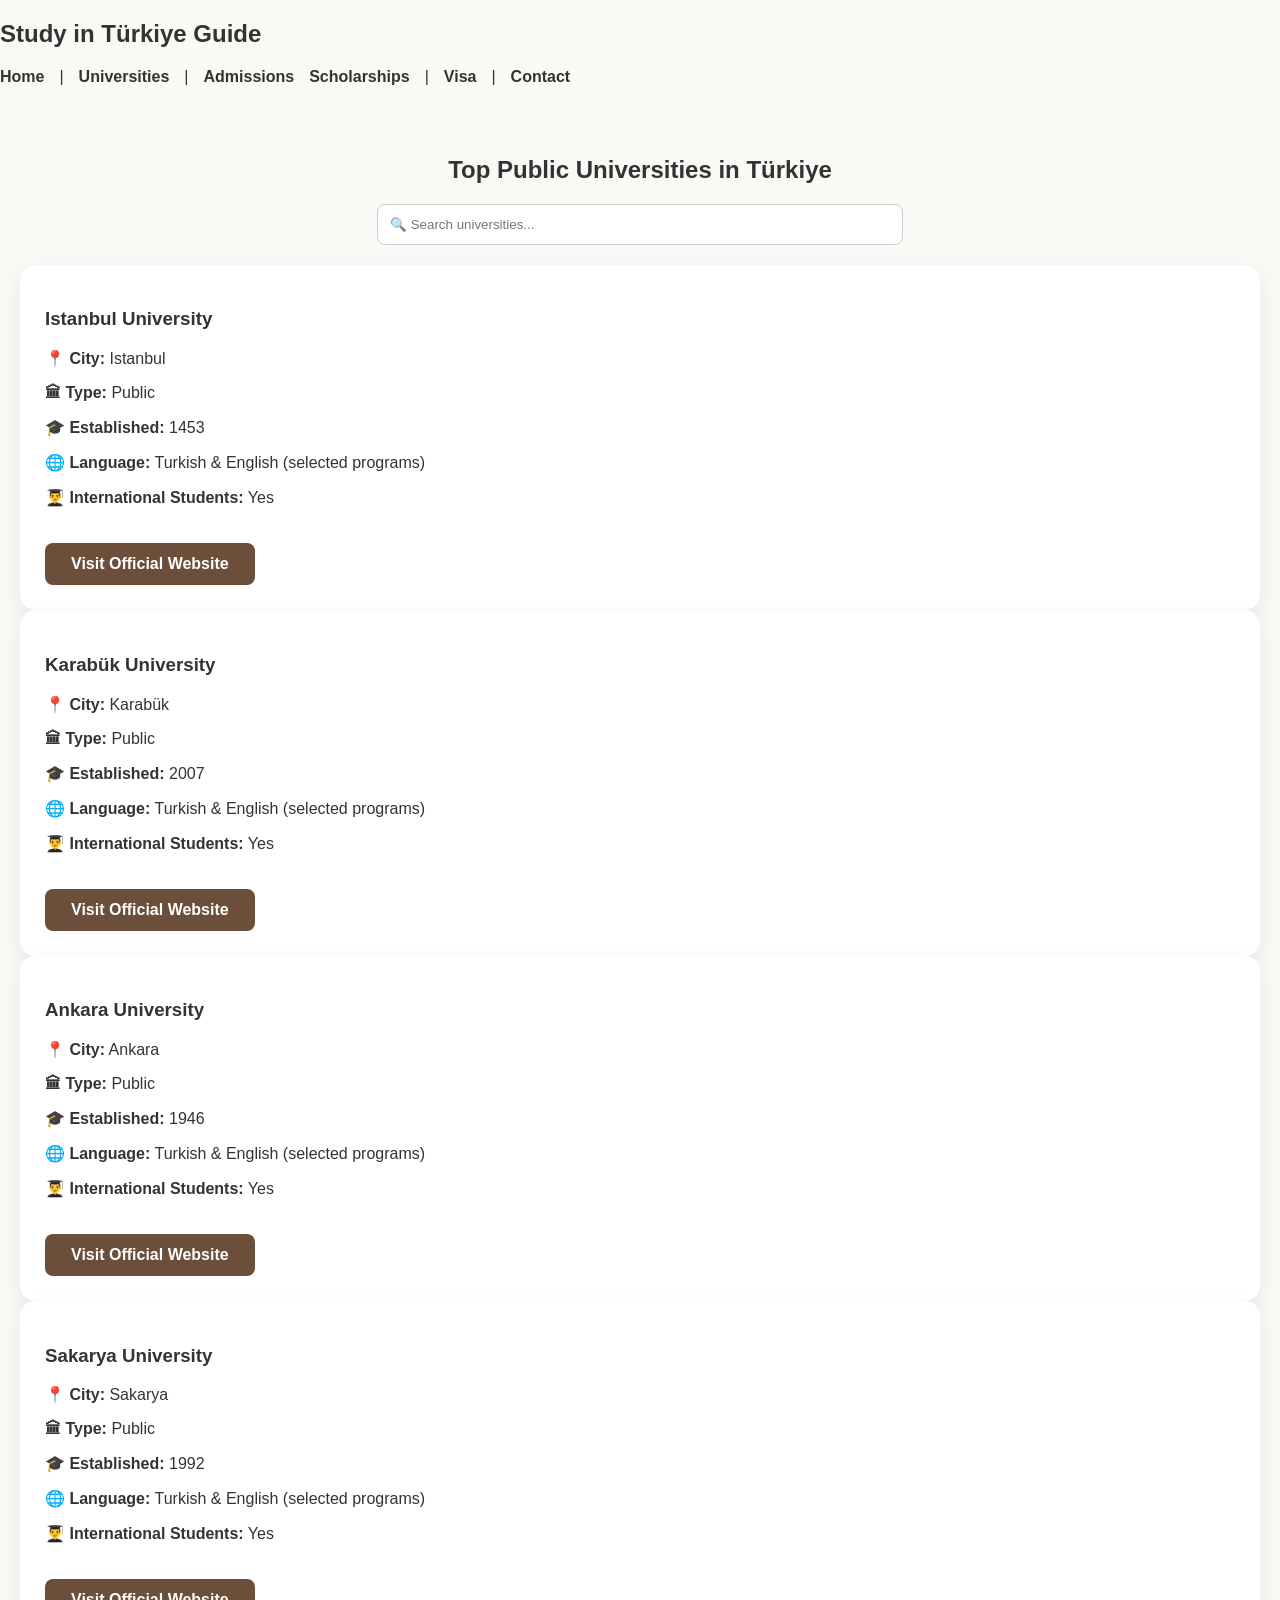
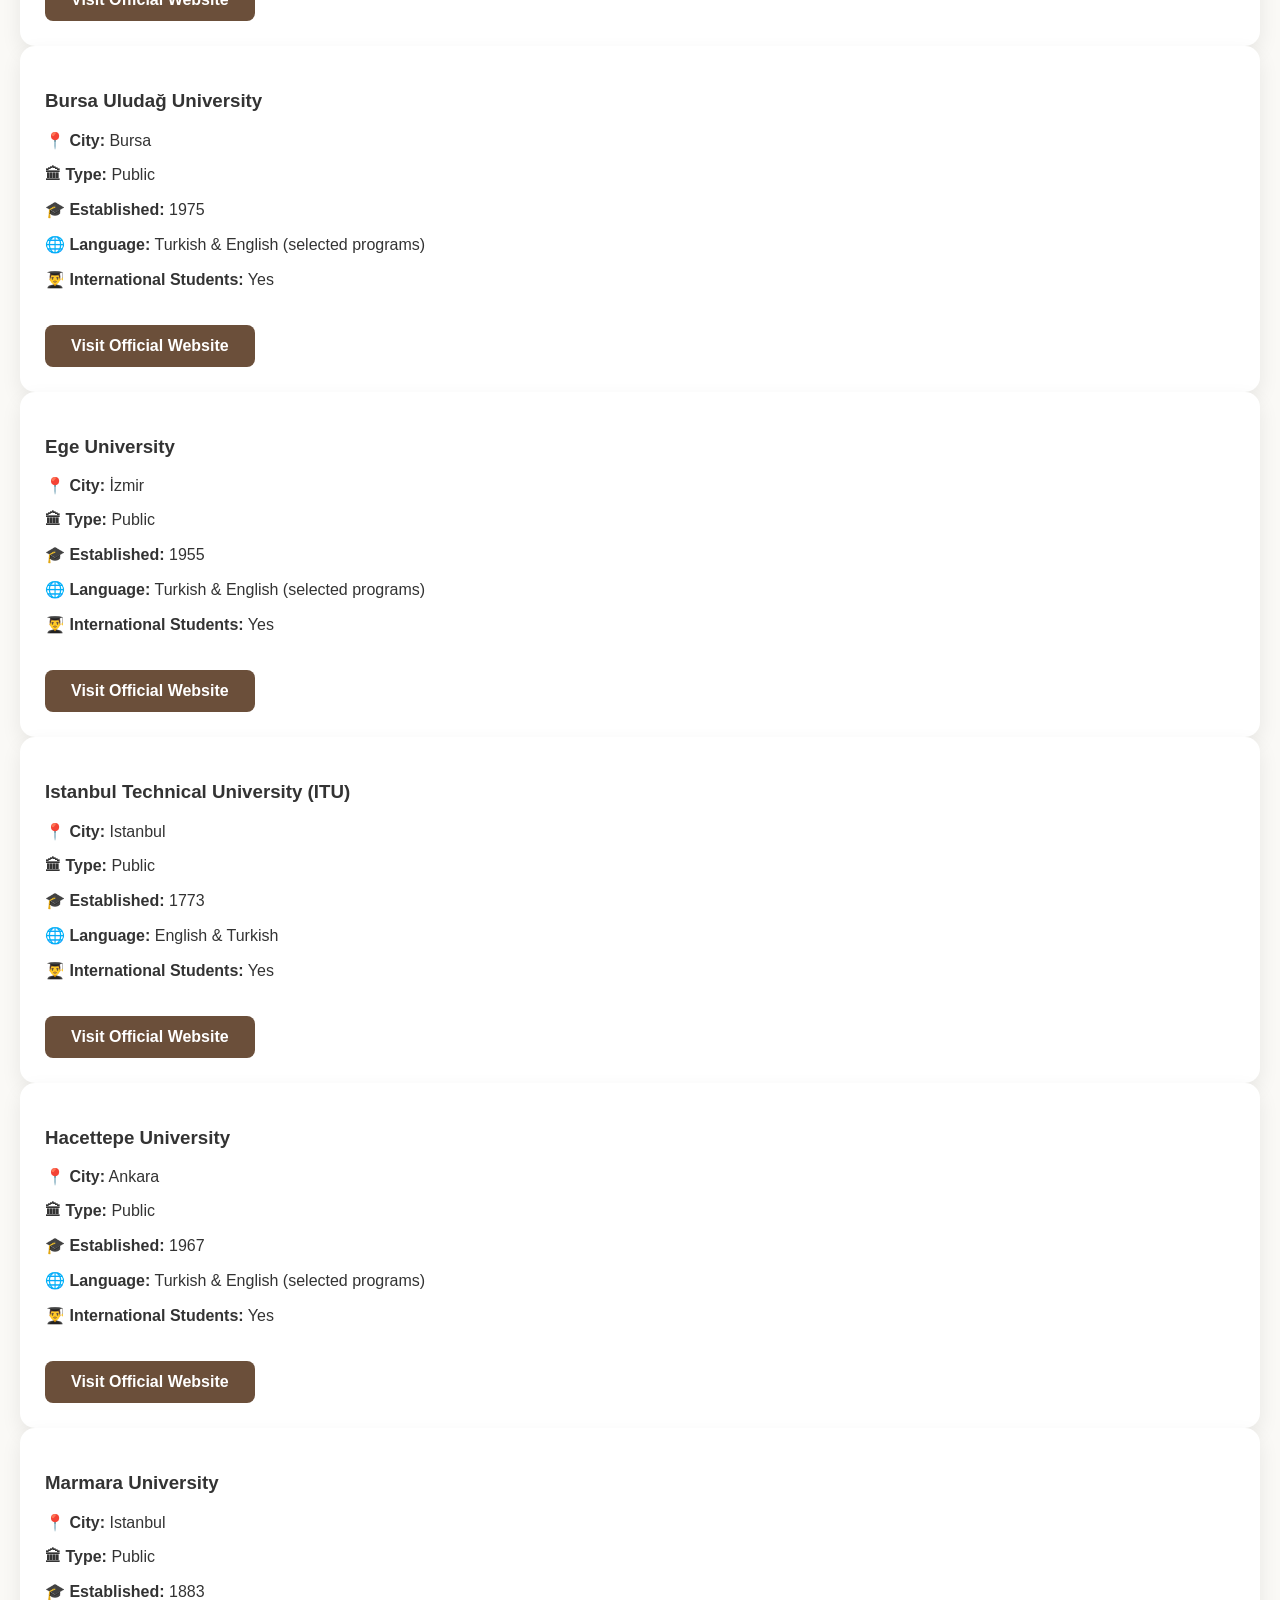
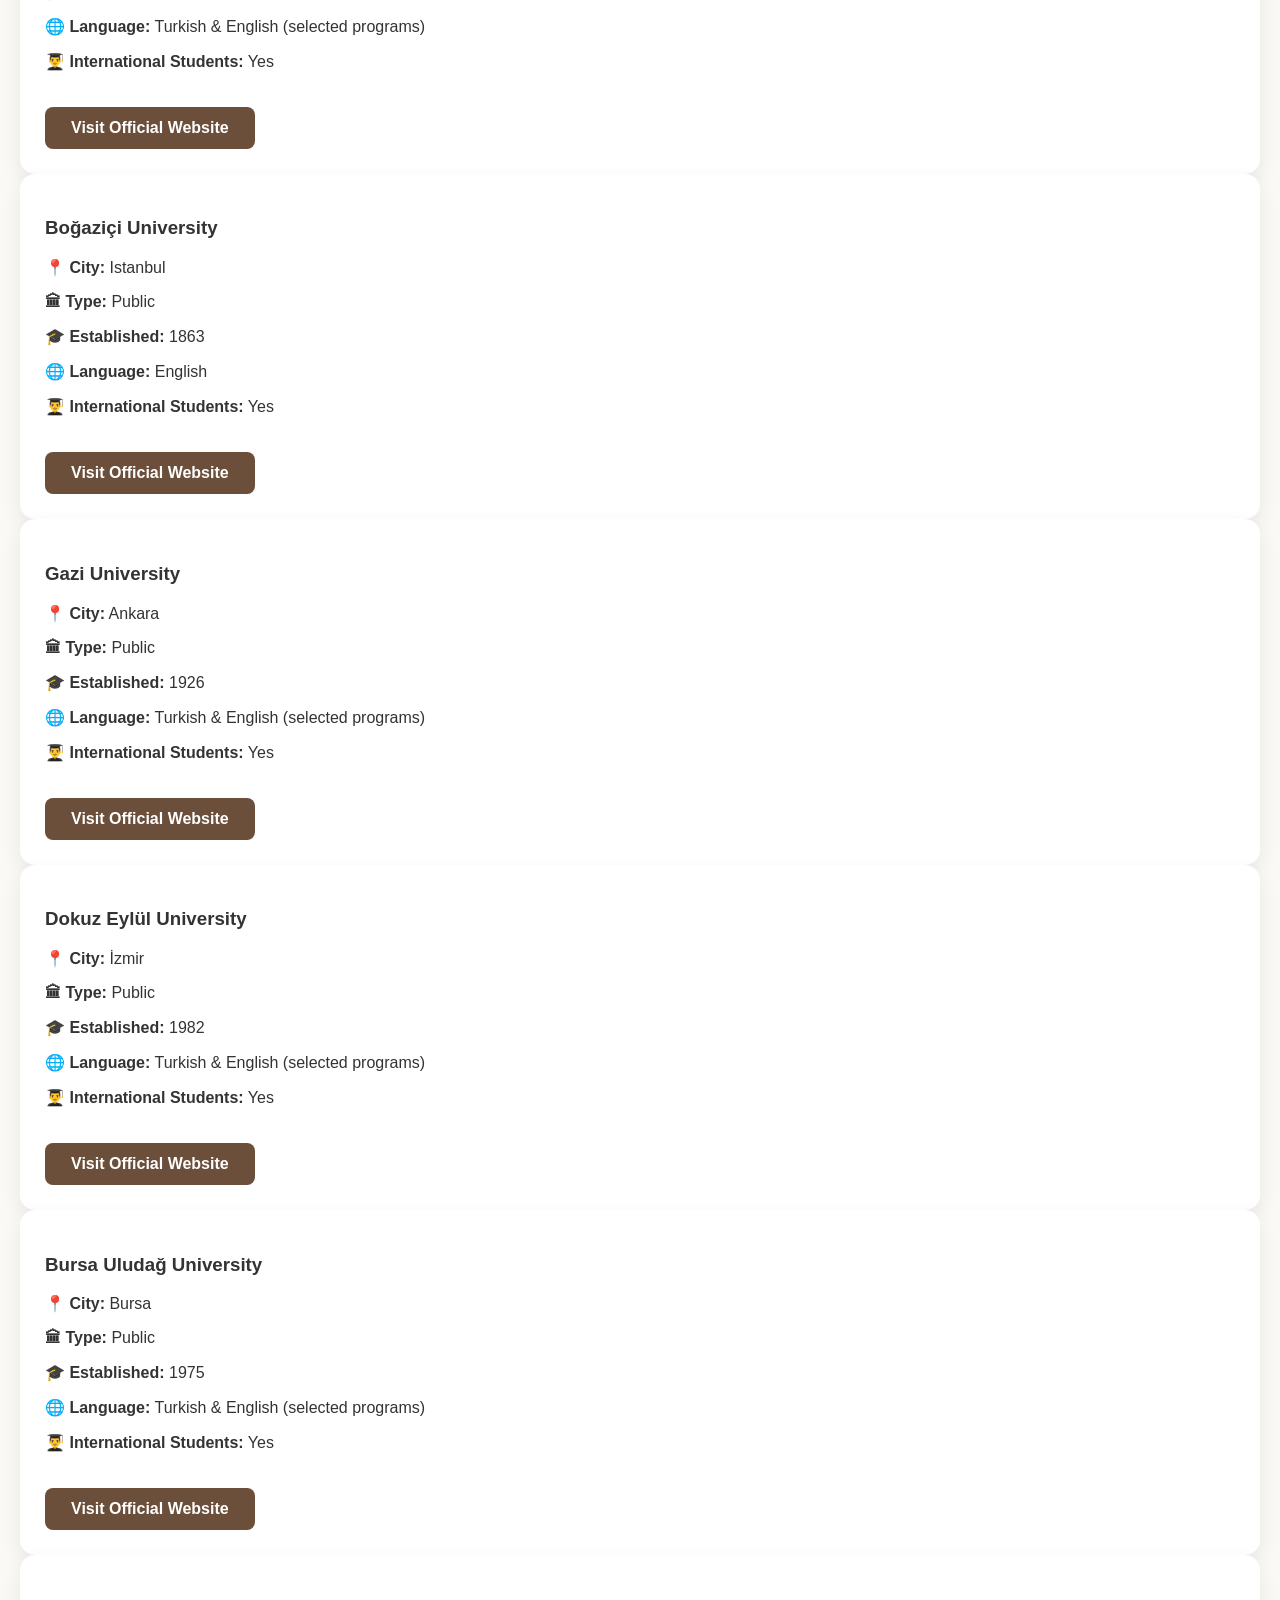
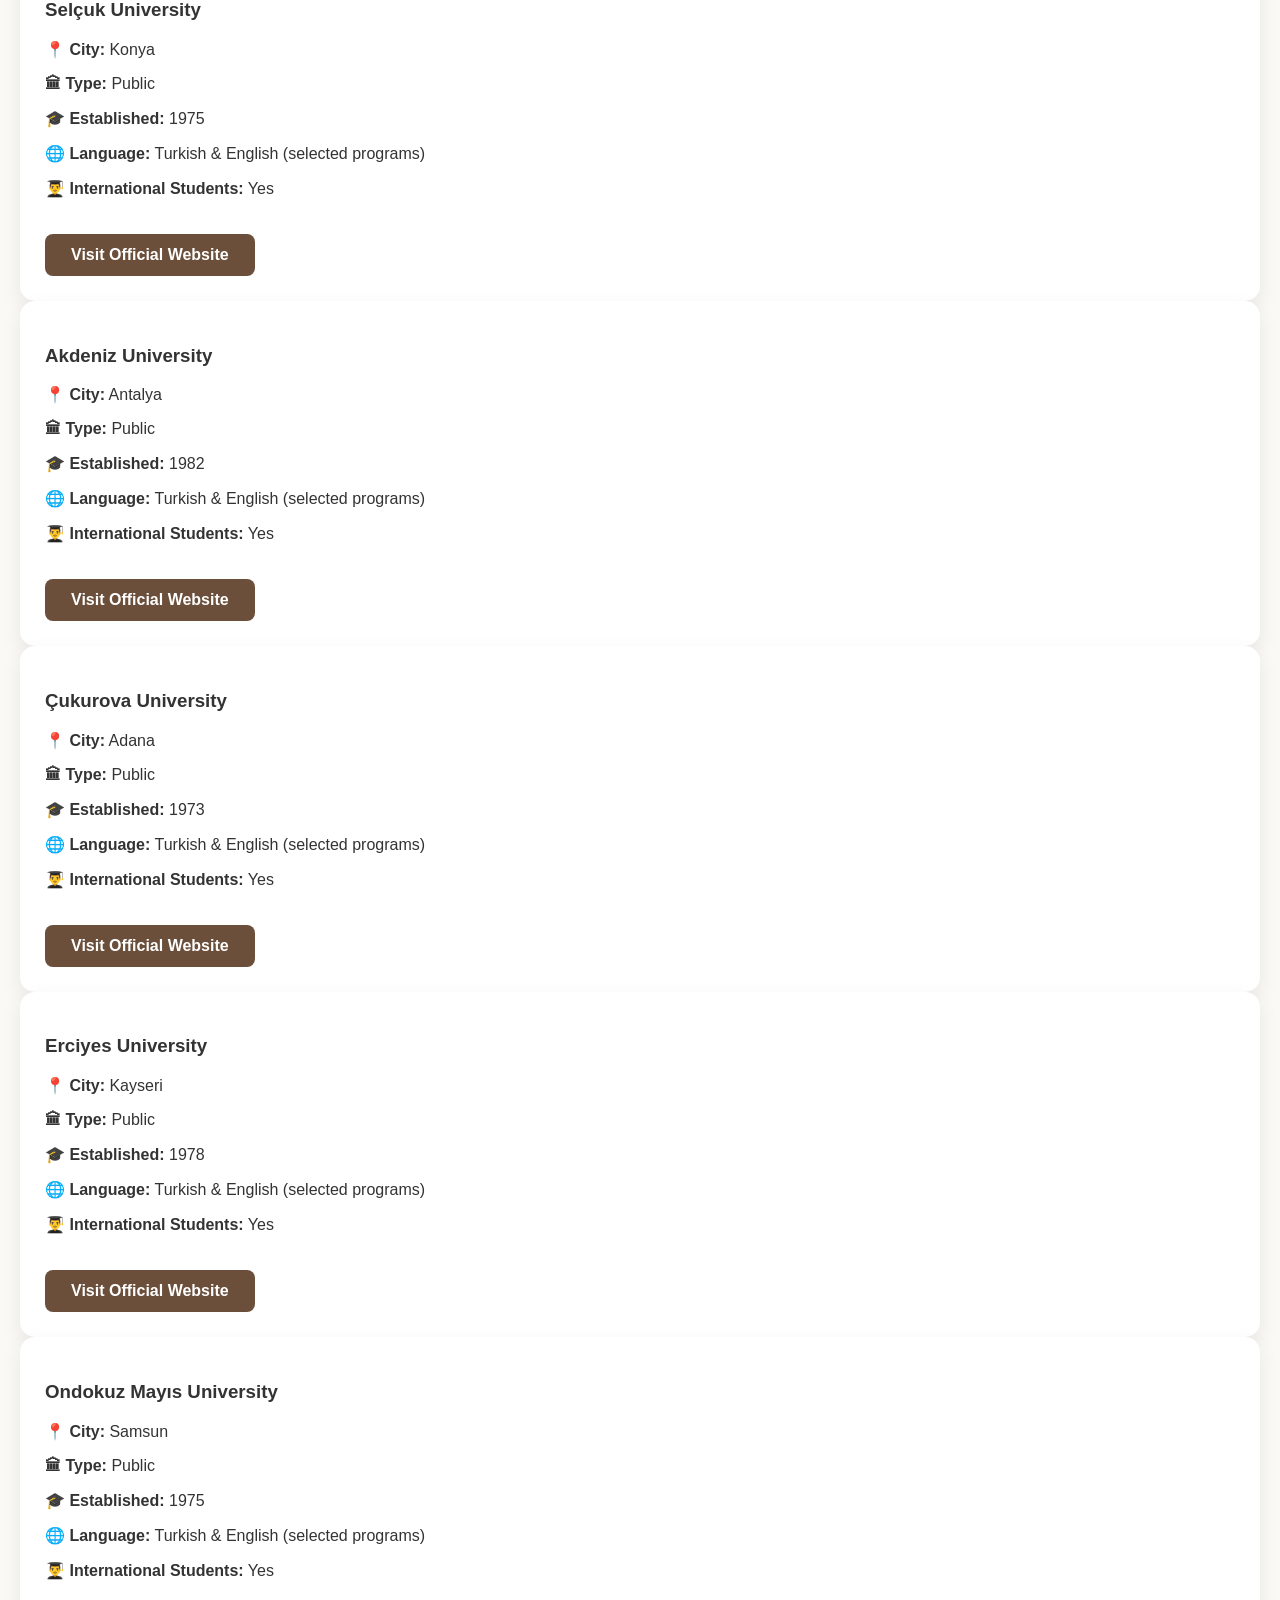
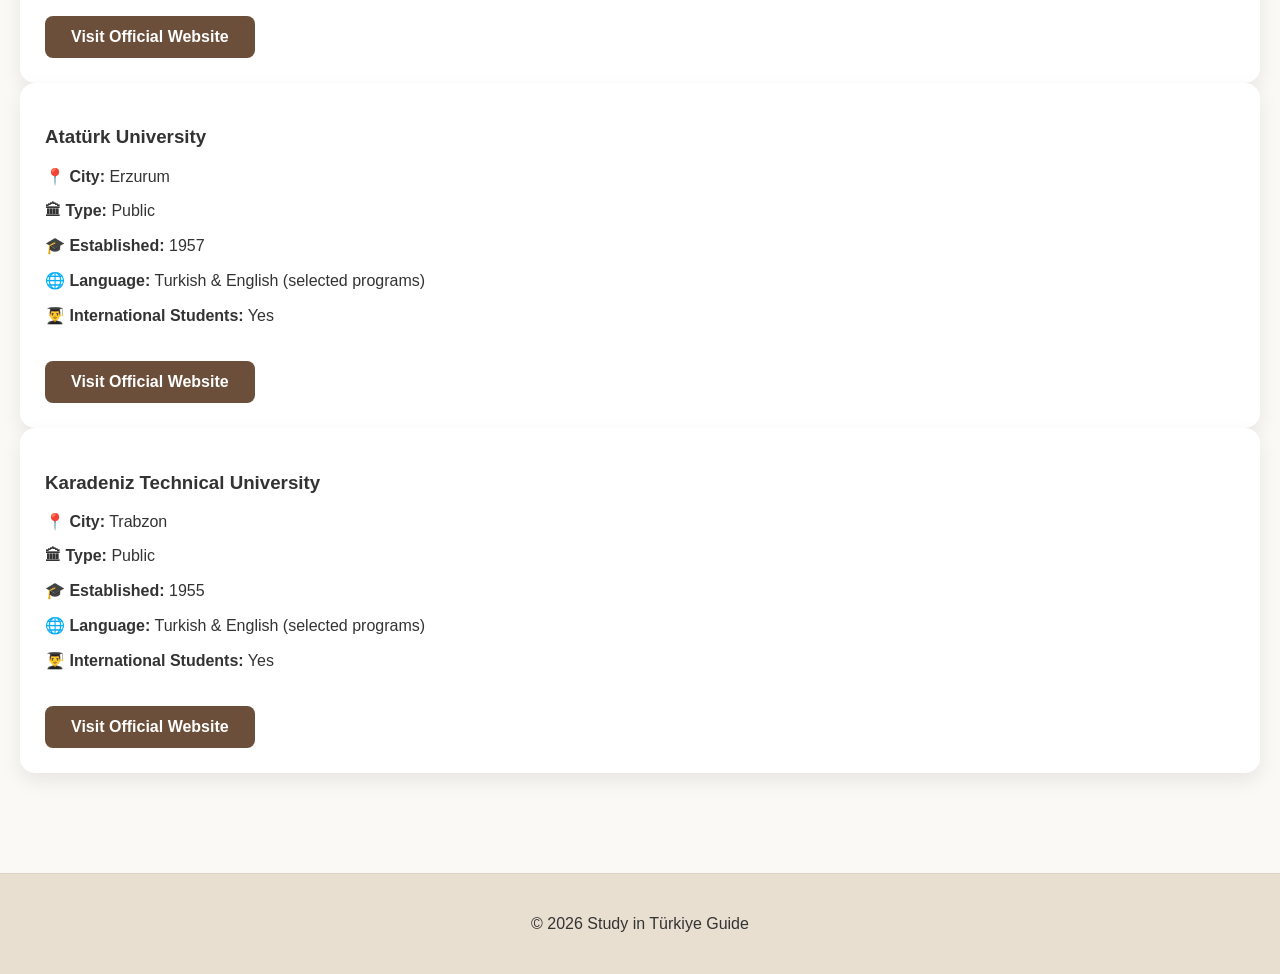
==== commit fced669c: "Add university cards for multiple institutions" ====
--- a/universities.html
+++ b/universities.html
@@ -239,7 +239,74 @@
     <a href="https://www.akdeniz.edu.tr/en/" target="_blank" class="btn">
         Visit Official Website
     </a>
-</div>    
+</div>  
+<div class="card">
+    <h3>Çukurova University</h3>
+
+    <p><strong>📍 City:</strong> Adana</p>
+    <p><strong>🏛 Type:</strong> Public</p>
+    <p><strong>🎓 Established:</strong> 1973</p>
+    <p><strong>🌐 Language:</strong> Turkish & English (selected programs)</p>
+    <p><strong>👨‍🎓 International Students:</strong> Yes</p>
+
+    <a href="https://www.cu.edu.tr/en/" target="_blank" class="btn">
+        Visit Official Website
+    </a>
+</div>
+<div class="card">
+    <h3>Erciyes University</h3>
+
+    <p><strong>📍 City:</strong> Kayseri</p>
+    <p><strong>🏛 Type:</strong> Public</p>
+    <p><strong>🎓 Established:</strong> 1978</p>
+    <p><strong>🌐 Language:</strong> Turkish & English (selected programs)</p>
+    <p><strong>👨‍🎓 International Students:</strong> Yes</p>
+
+    <a href="https://www.erciyes.edu.tr/" target="_blank" class="btn">
+        Visit Official Website
+    </a>
+           </div>
+   <div class="card">
+    <h3>Ondokuz Mayıs University</h3>
+
+    <p><strong>📍 City:</strong> Samsun</p>
+    <p><strong>🏛 Type:</strong> Public</p>
+    <p><strong>🎓 Established:</strong> 1975</p>
+    <p><strong>🌐 Language:</strong> Turkish & English (selected programs)</p>
+    <p><strong>👨‍🎓 International Students:</strong> Yes</p>
+
+    <a href="https://www.omu.edu.tr/en" target="_blank" class="btn">
+        Visit Official Website
+    </a>
+        </div>
+<div class="card">
+    <h3>Atatürk University</h3>
+
+    <p><strong>📍 City:</strong> Erzurum</p>
+    <p><strong>🏛 Type:</strong> Public</p>
+    <p><strong>🎓 Established:</strong> 1957</p>
+    <p><strong>🌐 Language:</strong> Turkish & English (selected programs)</p>
+    <p><strong>👨‍🎓 International Students:</strong> Yes</p>
+
+    <a href="https://atauni.edu.tr/en" target="_blank" class="btn">
+        Visit Official Website
+    </a>
+</div>
+<div class="card">
+    <h3>Karadeniz Technical University</h3>
+
+    <p><strong>📍 City:</strong> Trabzon</p>
+    <p><strong>🏛 Type:</strong> Public</p>
+    <p><strong>🎓 Established:</strong> 1955</p>
+    <p><strong>🌐 Language:</strong> Turkish & English (selected programs)</p>
+    <p><strong>👨‍🎓 International Students:</strong> Yes</p>
+
+    <a href="https://www.ktu.edu.tr/en" target="_blank" class="btn">
+        Visit Official Website
+    </a>
+</div>
+
+    
 </section>
 <footer>
 <p>© 2026 Study in Türkiye Guide</p>
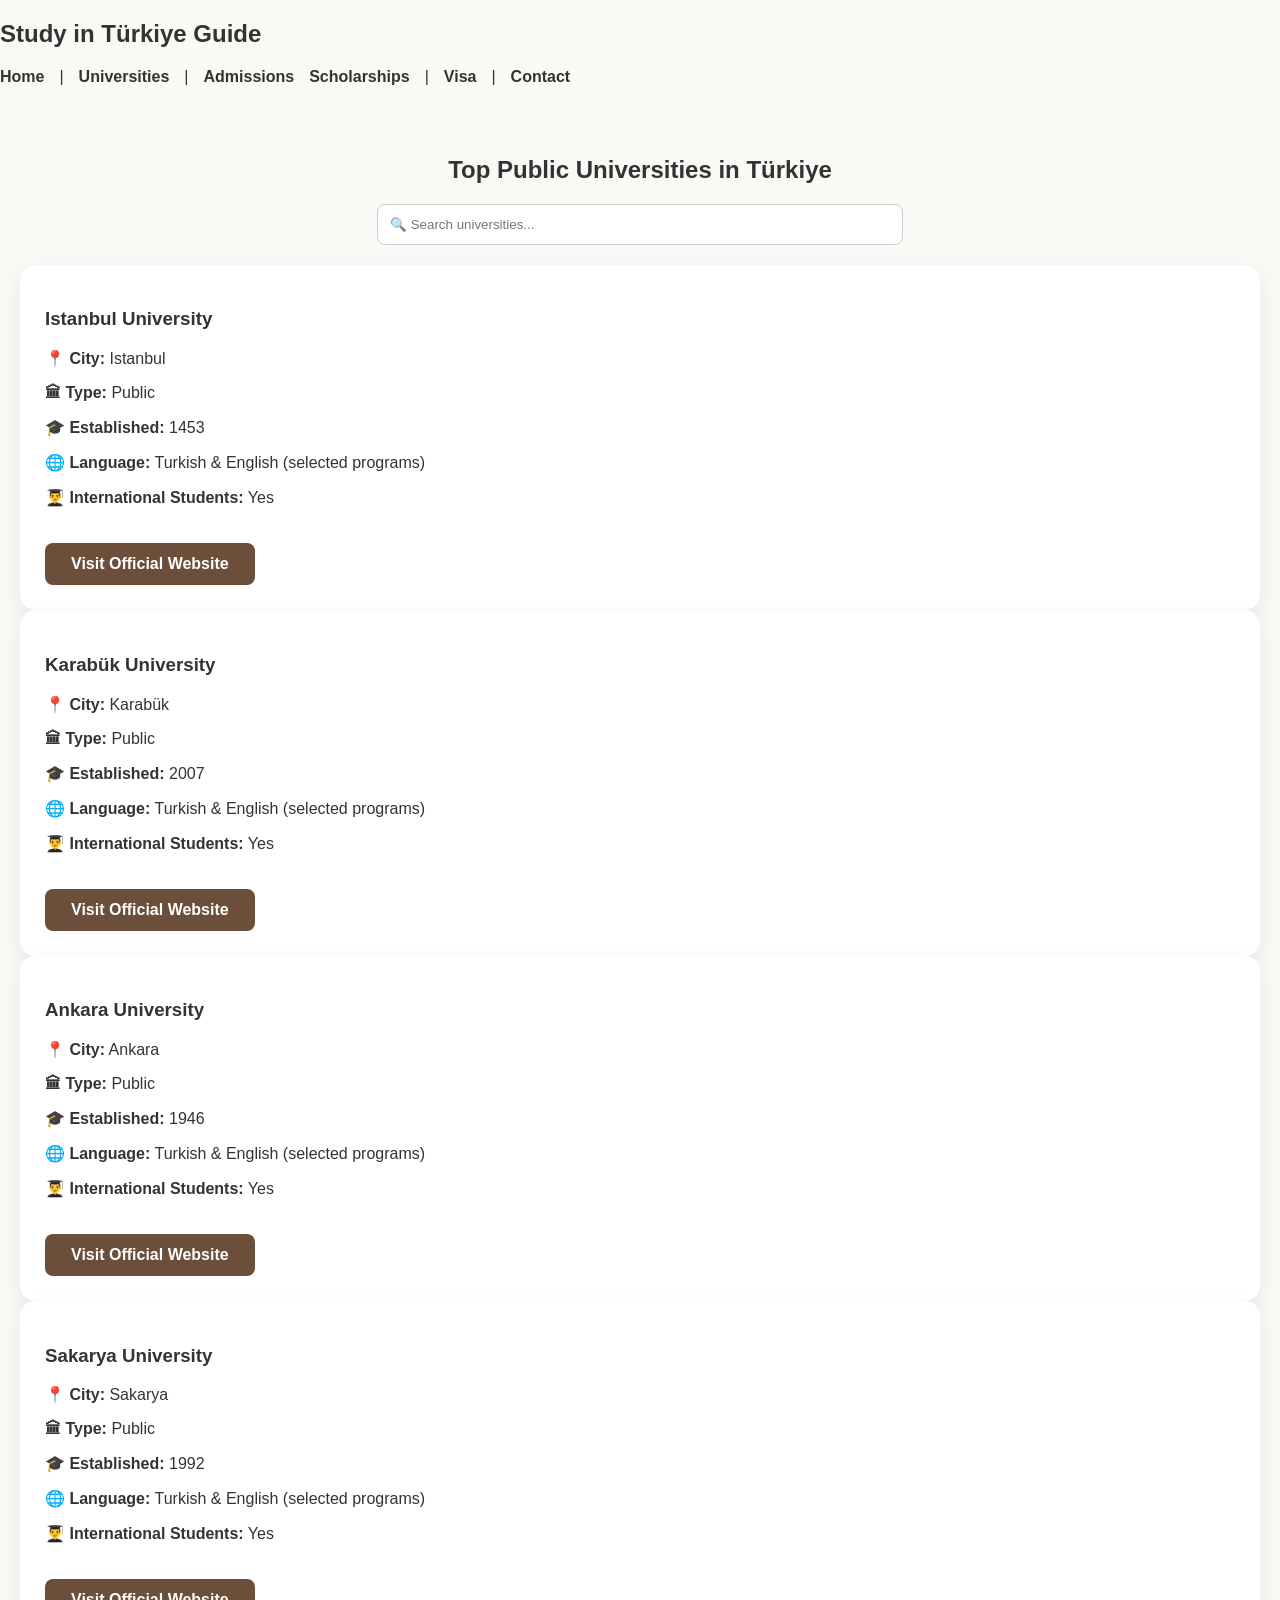
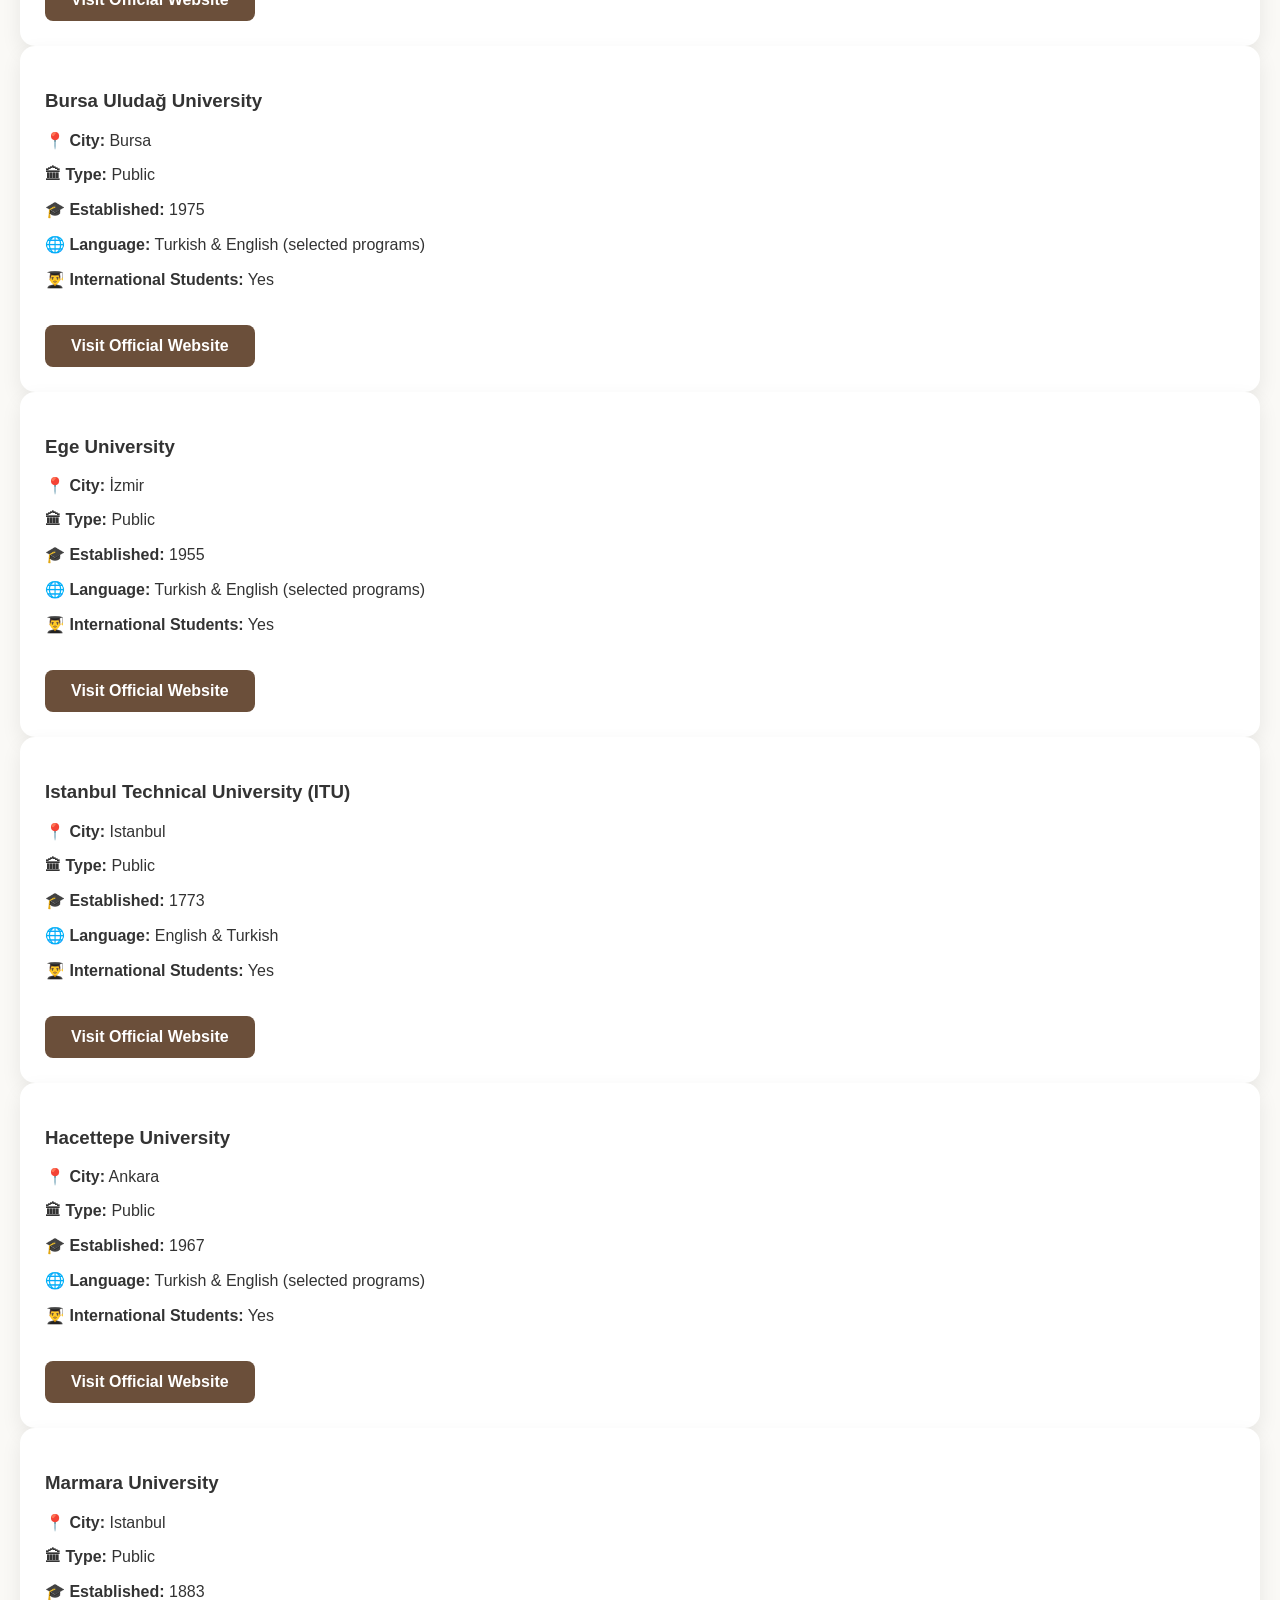
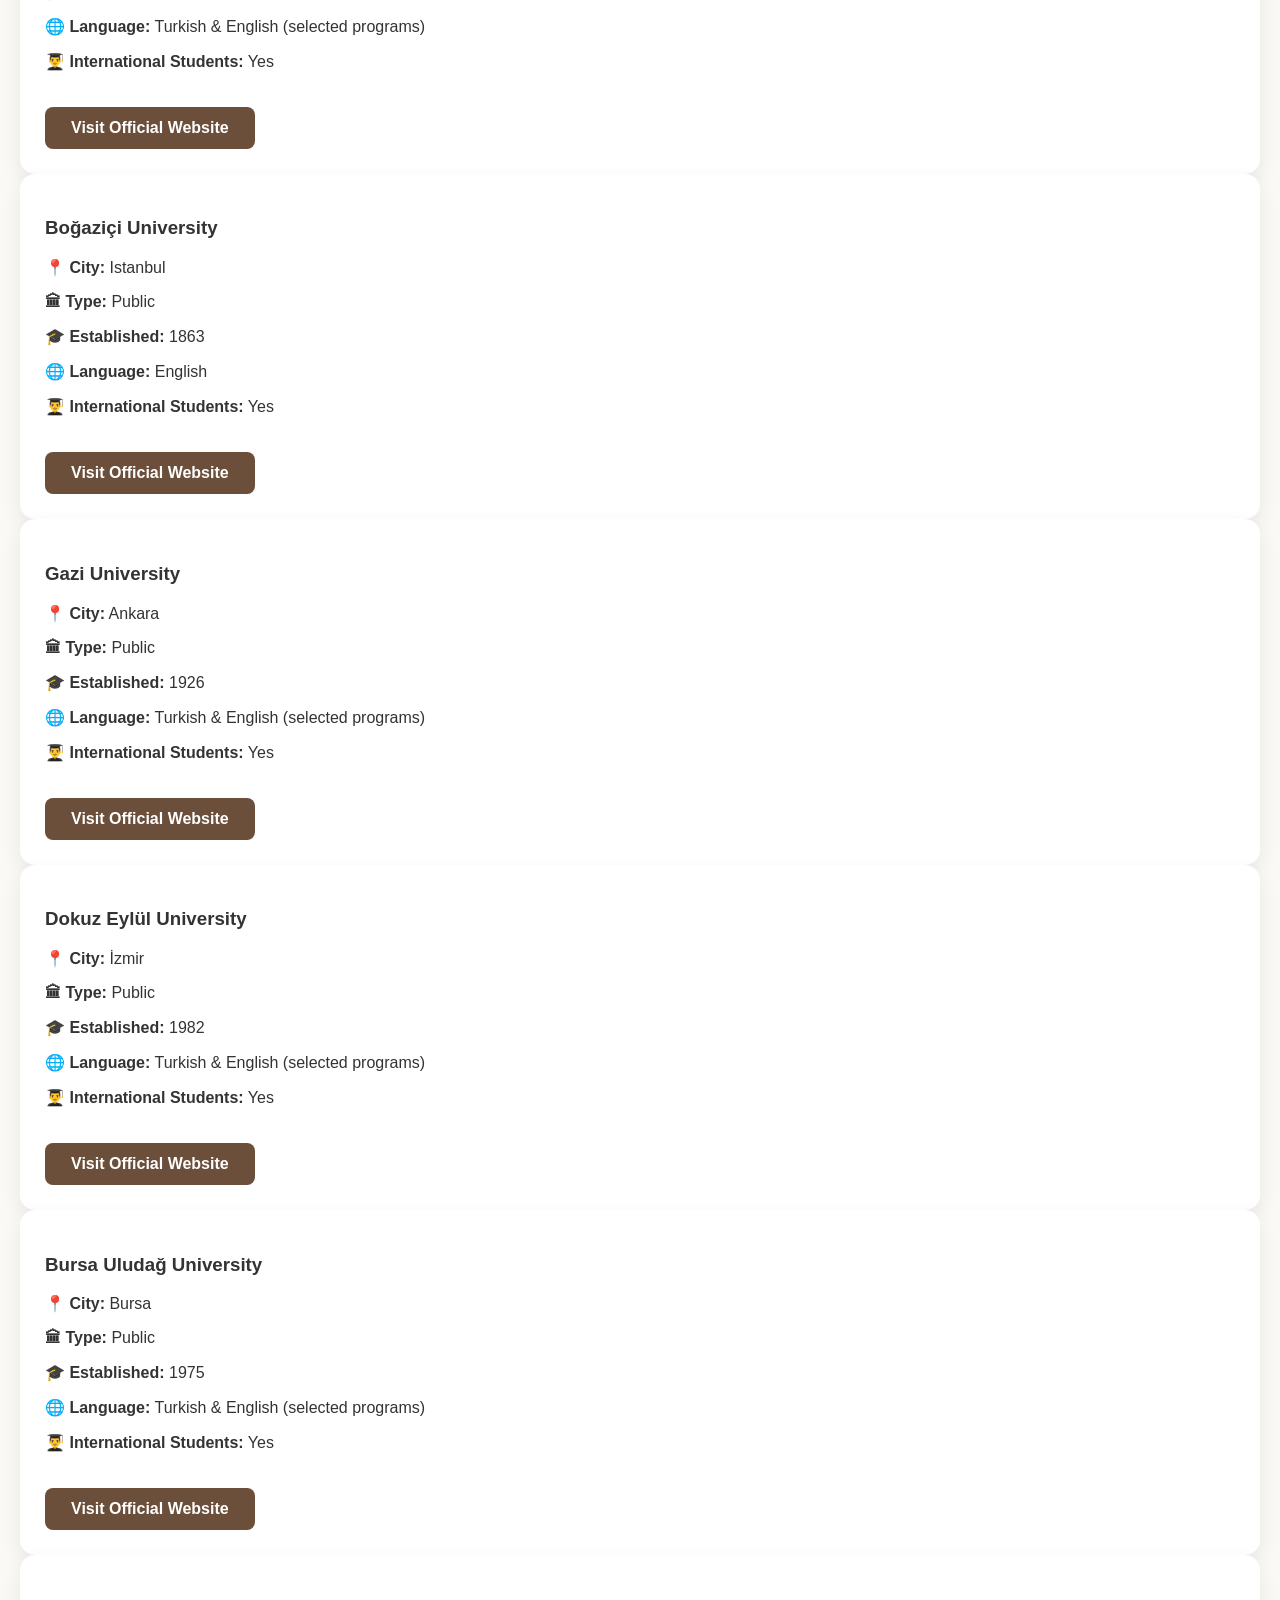
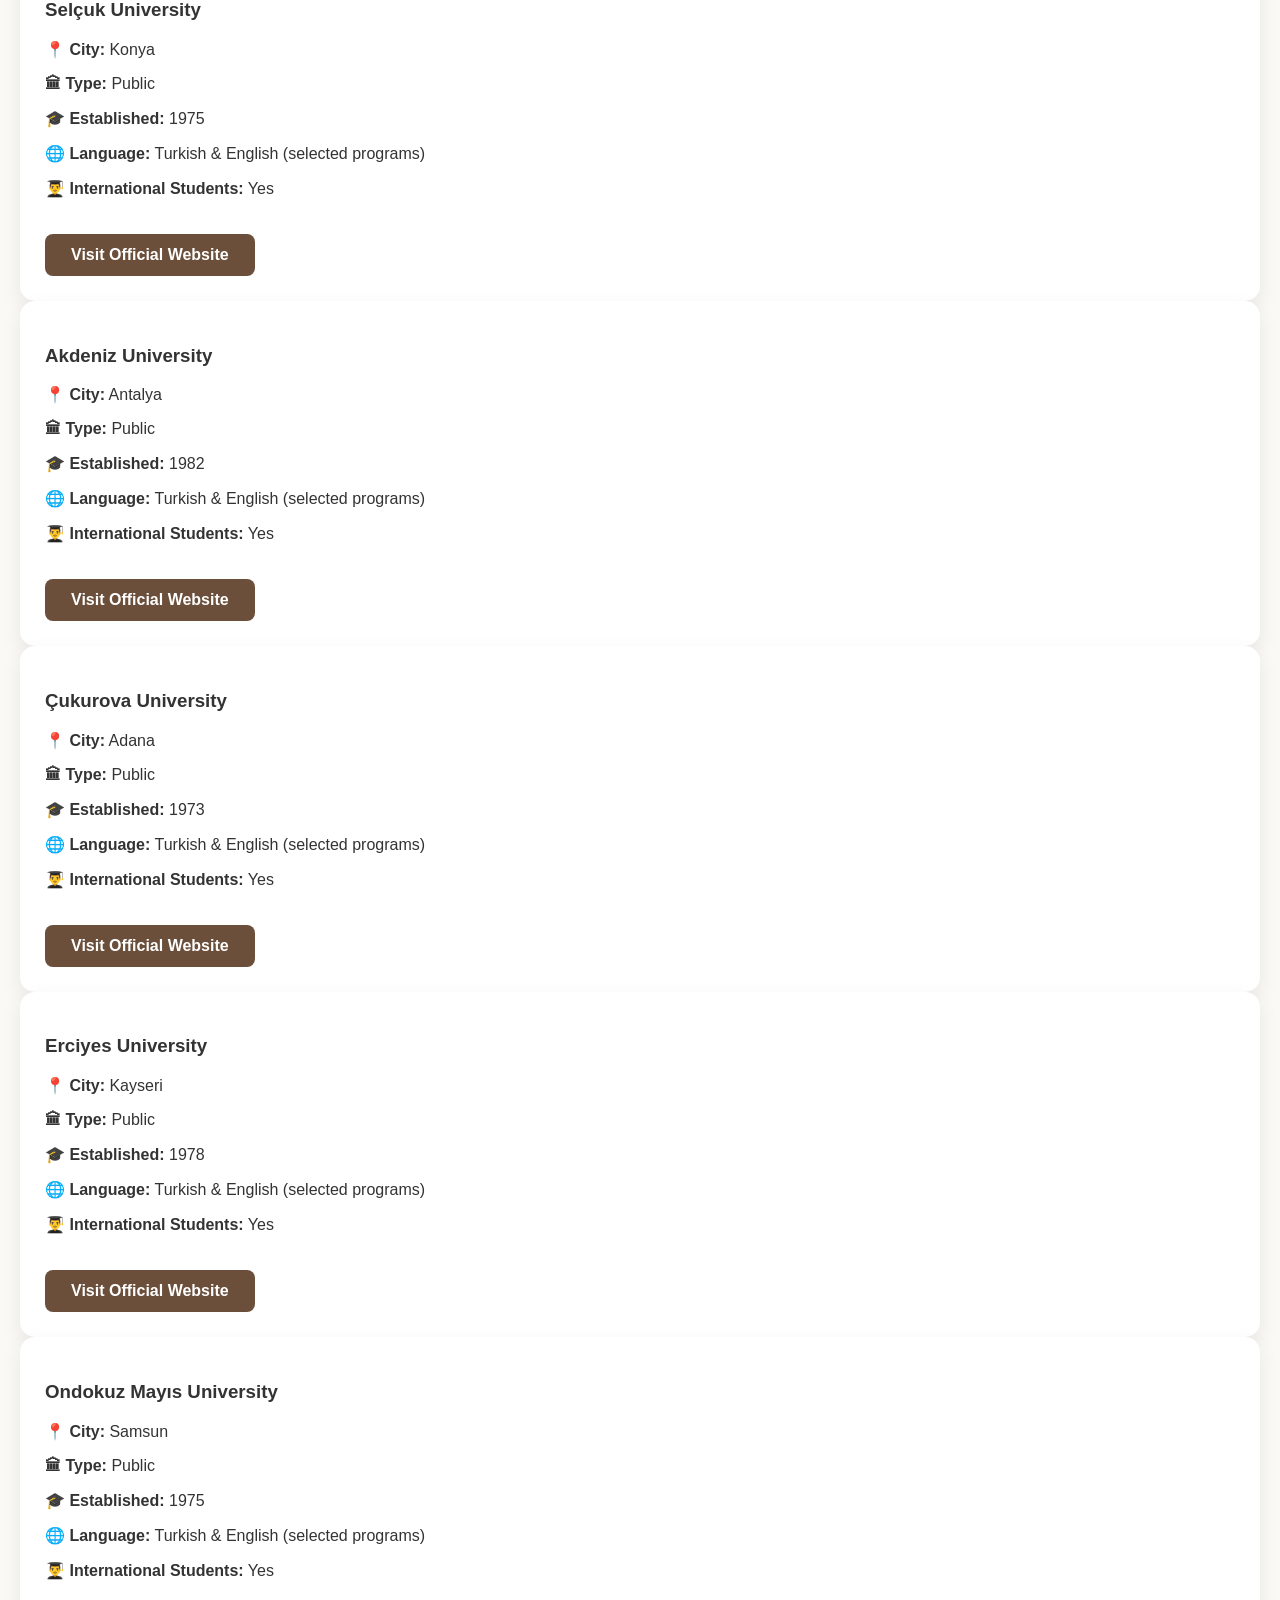
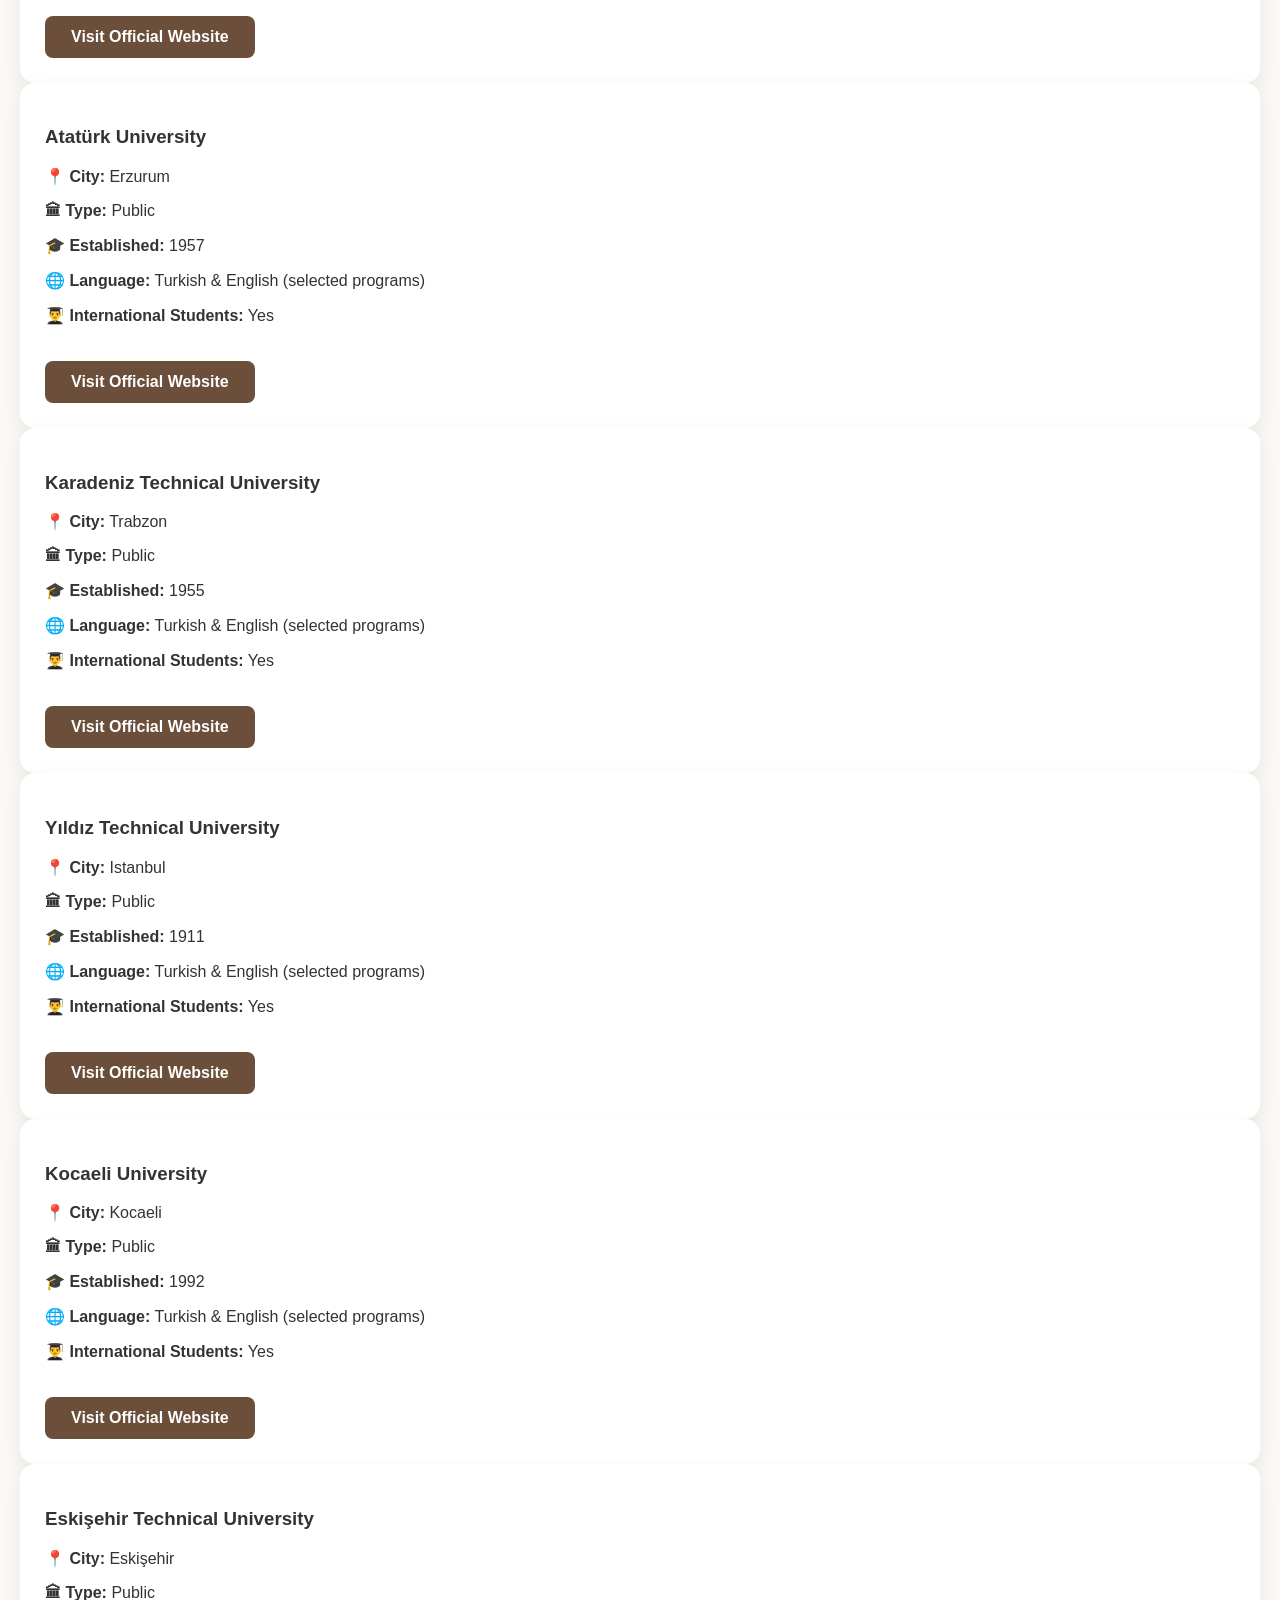
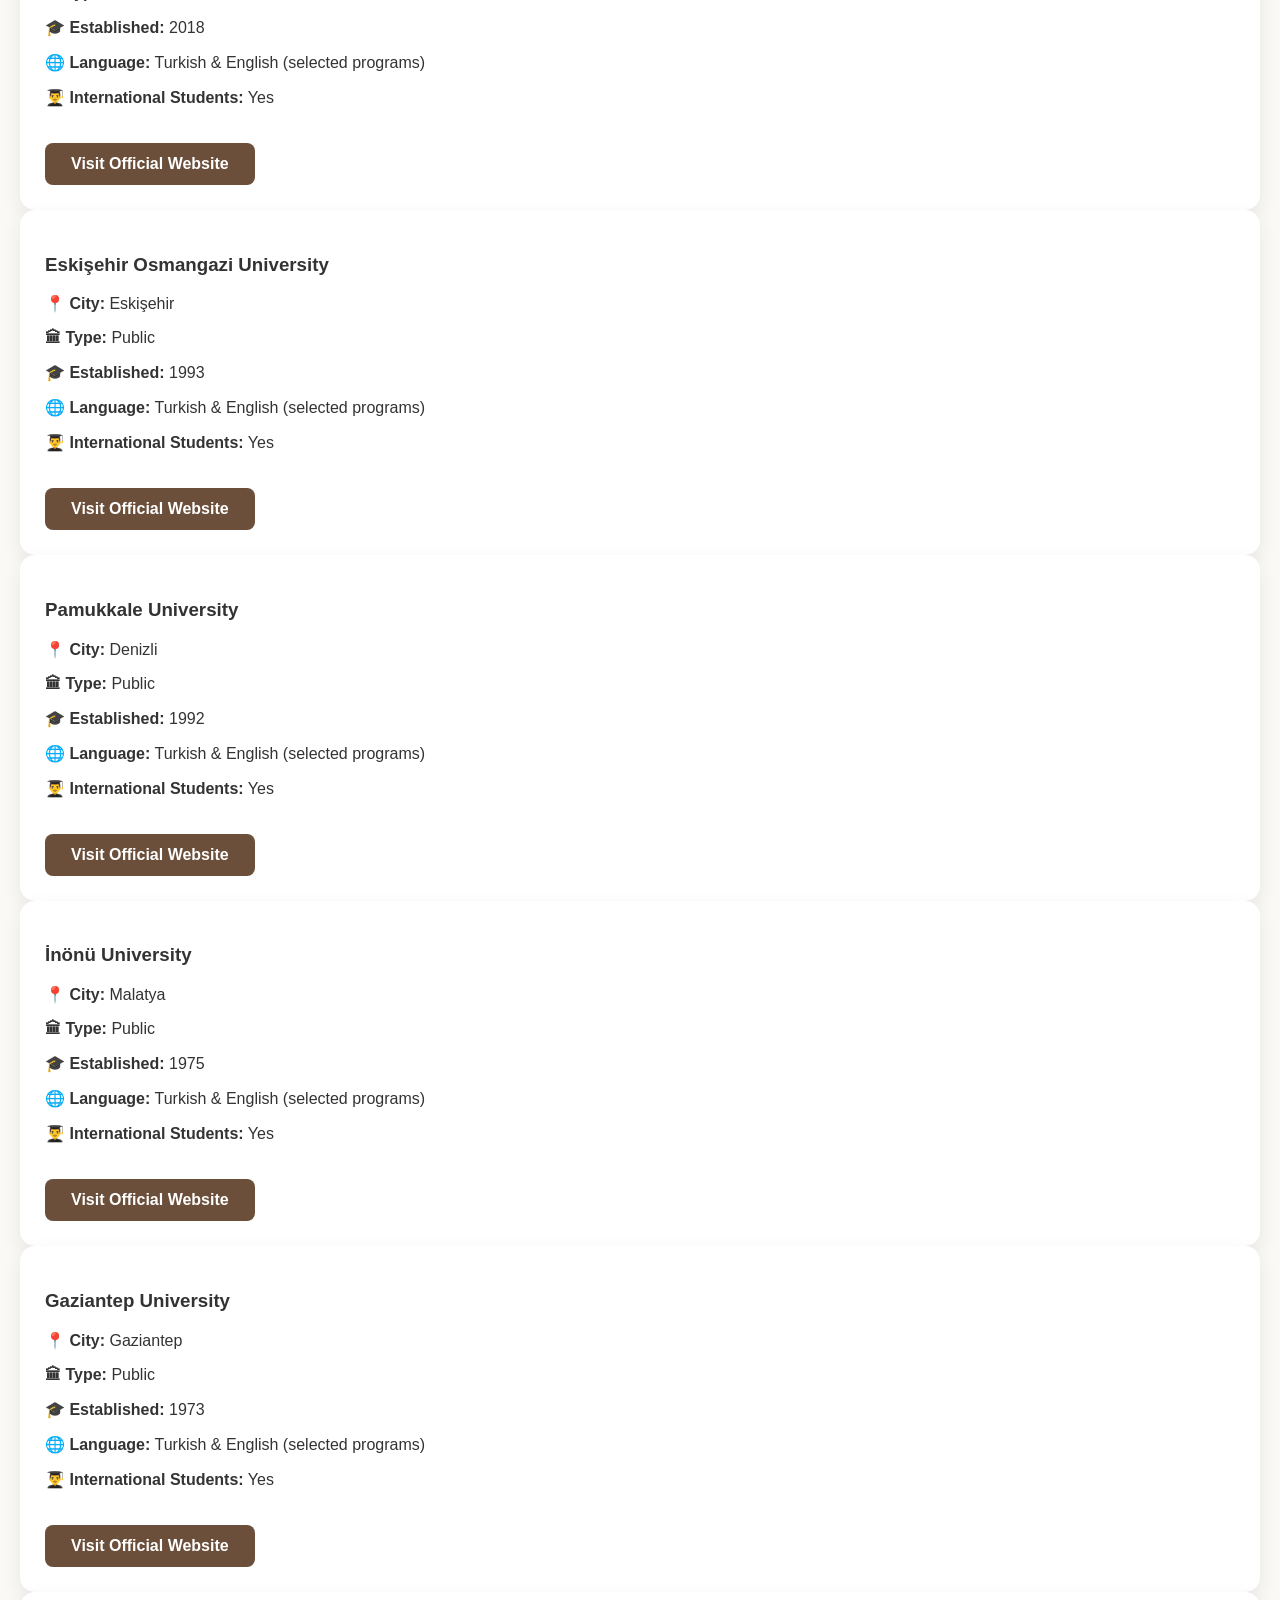
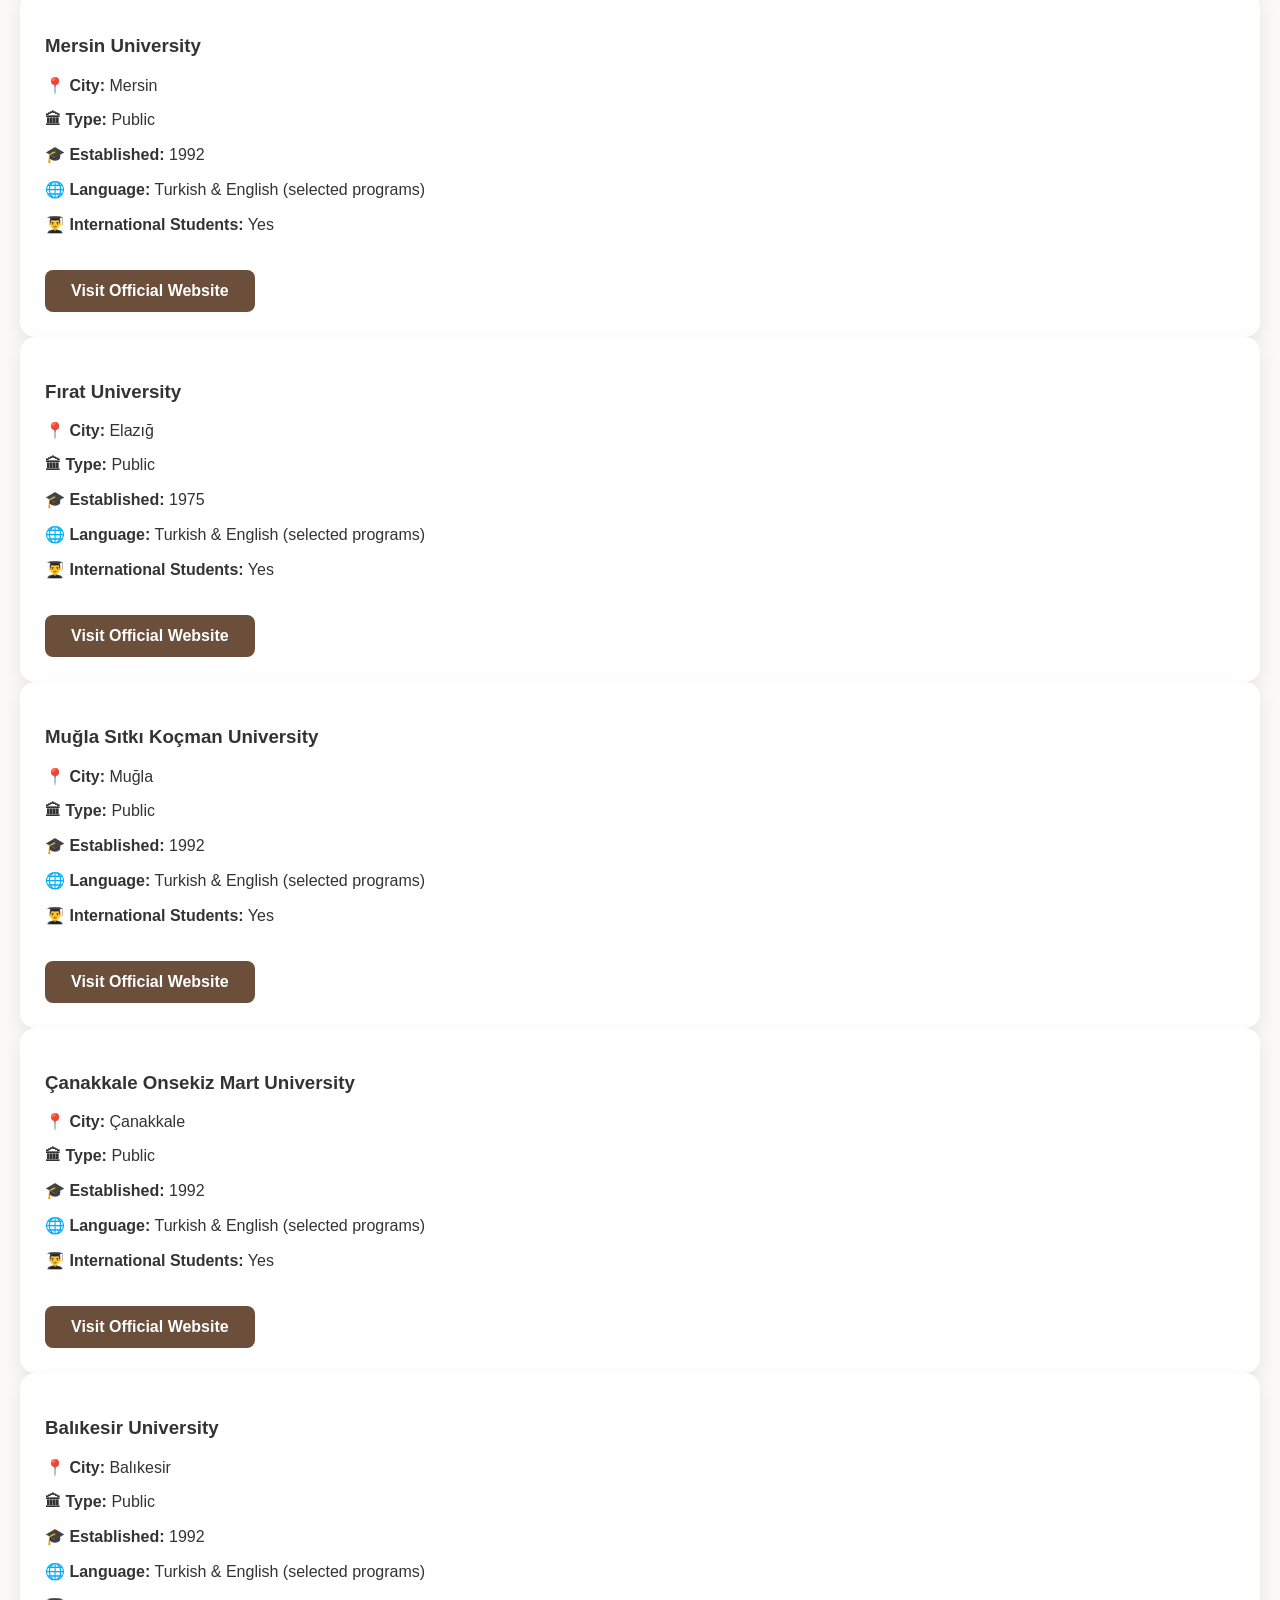
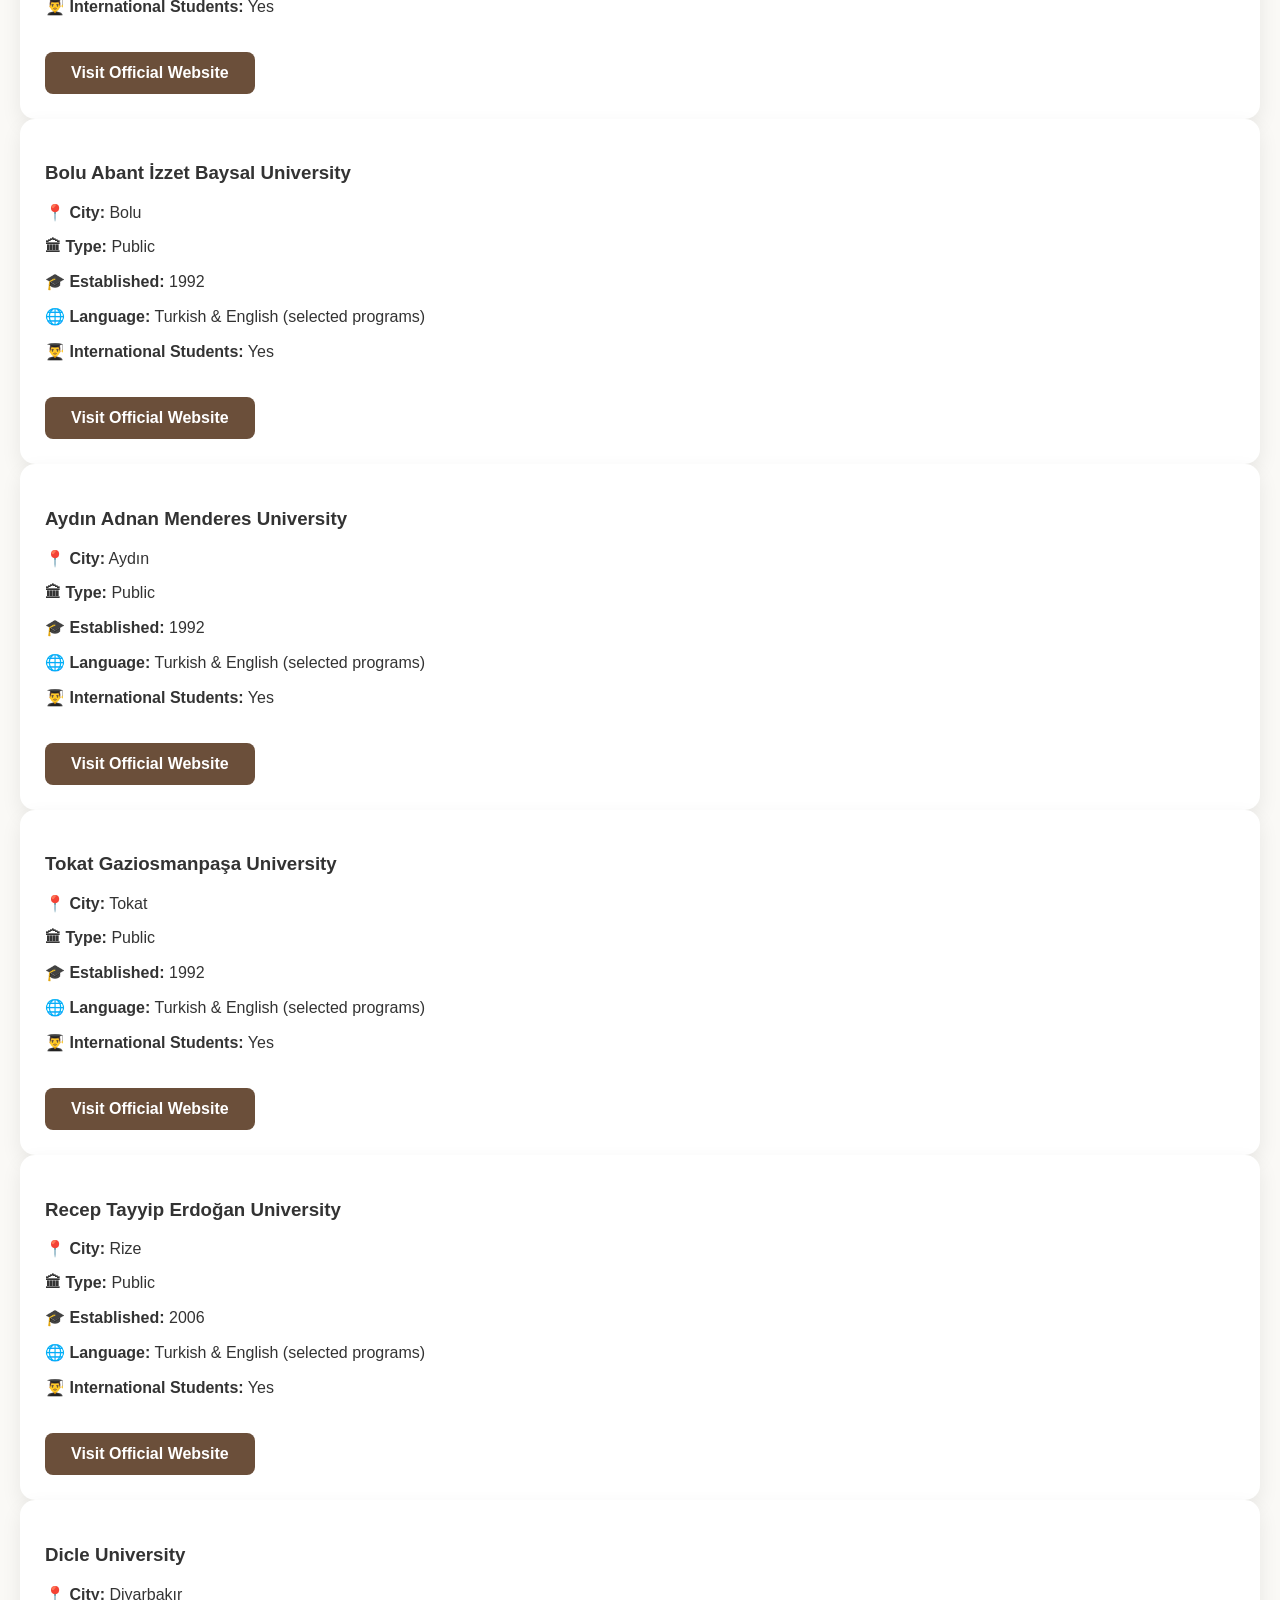
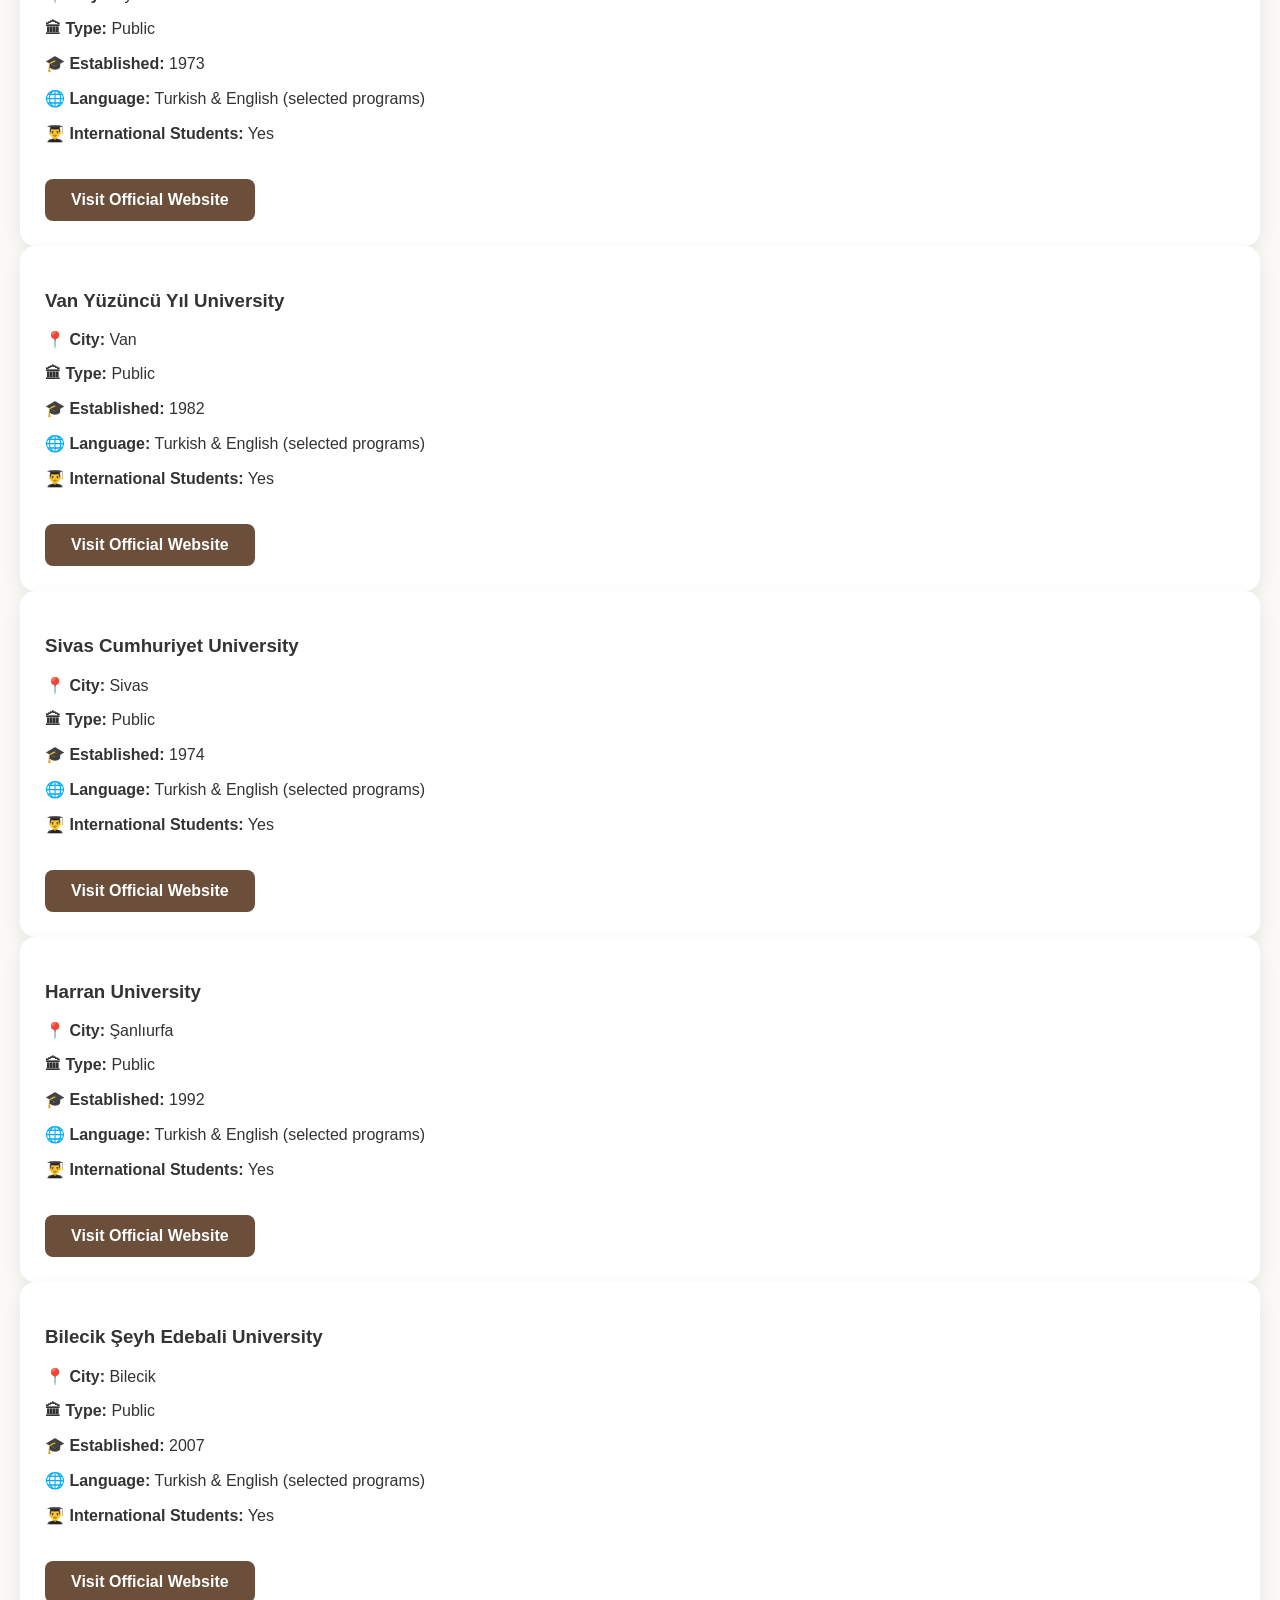
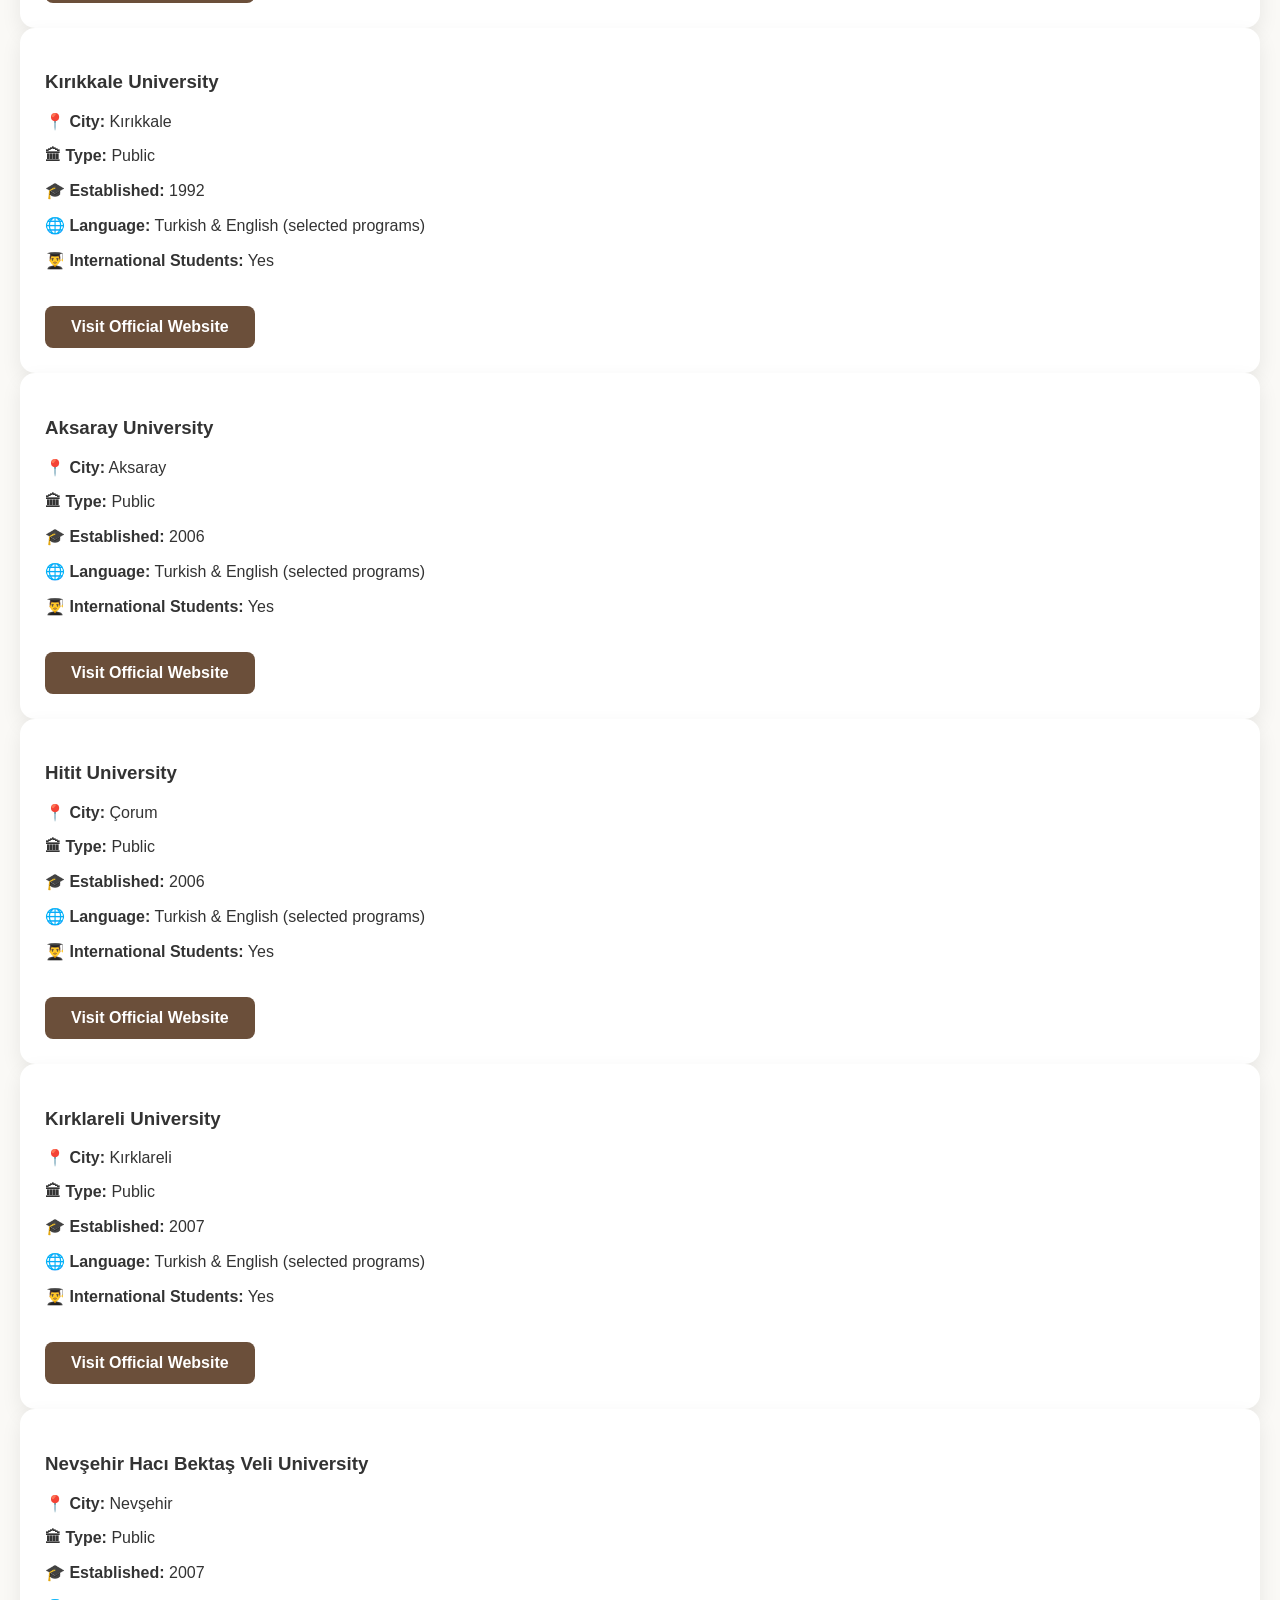
==== commit 680931e7: "Add university details to universities.html Added information for multiple universities including th" ====
--- a/universities.html
+++ b/universities.html
@@ -305,7 +305,552 @@
         Visit Official Website
     </a>
 </div>
-
+<div class="card">
+    <h3>Yıldız Technical University</h3>
+
+    <p><strong>📍 City:</strong> Istanbul</p>
+    <p><strong>🏛 Type:</strong> Public</p>
+    <p><strong>🎓 Established:</strong> 1911</p>
+    <p><strong>🌐 Language:</strong> Turkish & English (selected programs)</p>
+    <p><strong>👨‍🎓 International Students:</strong> Yes</p>
+
+    <a href="https://www.yildiz.edu.tr/en" target="_blank" class="btn">
+        Visit Official Website
+    </a>
+</div>
+<div class="card">
+    <h3>Kocaeli University</h3>
+
+    <p><strong>📍 City:</strong> Kocaeli</p>
+    <p><strong>🏛 Type:</strong> Public</p>
+    <p><strong>🎓 Established:</strong> 1992</p>
+    <p><strong>🌐 Language:</strong> Turkish & English (selected programs)</p>
+    <p><strong>👨‍🎓 International Students:</strong> Yes</p>
+
+    <a href="https://www.kocaeli.edu.tr/" target="_blank" class="btn">
+        Visit Official Website
+    </a>
+</div>
+ <div class="card">
+    <h3>Eskişehir Technical University</h3>
+
+    <p><strong>📍 City:</strong> Eskişehir</p>
+    <p><strong>🏛 Type:</strong> Public</p>
+    <p><strong>🎓 Established:</strong> 2018</p>
+    <p><strong>🌐 Language:</strong> Turkish & English (selected programs)</p>
+    <p><strong>👨‍🎓 International Students:</strong> Yes</p>
+
+    <a href="https://www.eskisehir.edu.tr/en" target="_blank" class="btn">
+        Visit Official Website
+    </a>
+ </div>   
+<div class="card">
+    <h3>Eskişehir Osmangazi University</h3>
+
+    <p><strong>📍 City:</strong> Eskişehir</p>
+    <p><strong>🏛 Type:</strong> Public</p>
+    <p><strong>🎓 Established:</strong> 1993</p>
+    <p><strong>🌐 Language:</strong> Turkish & English (selected programs)</p>
+    <p><strong>👨‍🎓 International Students:</strong> Yes</p>
+
+    <a href="https://www.ogu.edu.tr/" target="_blank" class="btn">
+        Visit Official Website
+    </a>
+</div>
+ <div class="card">
+    <h3>Pamukkale University</h3>
+
+    <p><strong>📍 City:</strong> Denizli</p>
+    <p><strong>🏛 Type:</strong> Public</p>
+    <p><strong>🎓 Established:</strong> 1992</p>
+    <p><strong>🌐 Language:</strong> Turkish & English (selected programs)</p>
+    <p><strong>👨‍🎓 International Students:</strong> Yes</p>
+
+    <a href="https://www.pau.edu.tr/en" target="_blank" class="btn">
+        Visit Official Website
+    </a>
+ </div>
+<div class="card">
+    <h3>İnönü University</h3>
+
+    <p><strong>📍 City:</strong> Malatya</p>
+    <p><strong>🏛 Type:</strong> Public</p>
+    <p><strong>🎓 Established:</strong> 1975</p>
+    <p><strong>🌐 Language:</strong> Turkish & English (selected programs)</p>
+    <p><strong>👨‍🎓 International Students:</strong> Yes</p>
+
+    <a href="https://www.inonu.edu.tr/en" target="_blank" class="btn">
+        Visit Official Website
+    </a>
+</div>
+ <div class="card">
+    <h3>Gaziantep University</h3>
+
+    <p><strong>📍 City:</strong> Gaziantep</p>
+    <p><strong>🏛 Type:</strong> Public</p>
+    <p><strong>🎓 Established:</strong> 1973</p>
+    <p><strong>🌐 Language:</strong> Turkish & English (selected programs)</p>
+    <p><strong>👨‍🎓 International Students:</strong> Yes</p>
+
+    <a href="https://www.gantep.edu.tr/" target="_blank" class="btn">
+        Visit Official Website
+    </a>
+ </div>
+<div class="card">
+    <h3>Mersin University</h3>
+
+    <p><strong>📍 City:</strong> Mersin</p>
+    <p><strong>🏛 Type:</strong> Public</p>
+    <p><strong>🎓 Established:</strong> 1992</p>
+    <p><strong>🌐 Language:</strong> Turkish & English (selected programs)</p>
+    <p><strong>👨‍🎓 International Students:</strong> Yes</p>
+
+    <a href="https://www.mersin.edu.tr/" target="_blank" class="btn">
+        Visit Official Website
+    </a>
+</div>
+<div class="card">
+    <h3>Fırat University</h3>
+
+    <p><strong>📍 City:</strong> Elazığ</p>
+    <p><strong>🏛 Type:</strong> Public</p>
+    <p><strong>🎓 Established:</strong> 1975</p>
+    <p><strong>🌐 Language:</strong> Turkish & English (selected programs)</p>
+    <p><strong>👨‍🎓 International Students:</strong> Yes</p>
+
+    <a href="https://www.firat.edu.tr/en" target="_blank" class="btn">
+        Visit Official Website
+    </a>
+</div>
+<div class="card">
+    <h3>Muğla Sıtkı Koçman University</h3>
+
+    <p><strong>📍 City:</strong> Muğla</p>
+    <p><strong>🏛 Type:</strong> Public</p>
+    <p><strong>🎓 Established:</strong> 1992</p>
+    <p><strong>🌐 Language:</strong> Turkish & English (selected programs)</p>
+    <p><strong>👨‍🎓 International Students:</strong> Yes</p>
+
+    <a href="https://www.mu.edu.tr/en" target="_blank" class="btn">
+        Visit Official Website
+    </a>
+    </div>
+<div class="card">
+    <h3>Çanakkale Onsekiz Mart University</h3>
+
+    <p><strong>📍 City:</strong> Çanakkale</p>
+    <p><strong>🏛 Type:</strong> Public</p>
+    <p><strong>🎓 Established:</strong> 1992</p>
+    <p><strong>🌐 Language:</strong> Turkish & English (selected programs)</p>
+    <p><strong>👨‍🎓 International Students:</strong> Yes</p>
+
+    <a href="https://www.comu.edu.tr/" target="_blank" class="btn">
+        Visit Official Website
+    </a>
+</div>
+ <div class="card">
+    <h3>Balıkesir University</h3>
+
+    <p><strong>📍 City:</strong> Balıkesir</p>
+    <p><strong>🏛 Type:</strong> Public</p>
+    <p><strong>🎓 Established:</strong> 1992</p>
+    <p><strong>🌐 Language:</strong> Turkish & English (selected programs)</p>
+    <p><strong>👨‍🎓 International Students:</strong> Yes</p>
+
+    <a href="https://www.balikesir.edu.tr/" target="_blank" class="btn">
+        Visit Official Website
+    </a>
+ </div>
+ <div class="card">
+    <h3>Bolu Abant İzzet Baysal University</h3>
+
+    <p><strong>📍 City:</strong> Bolu</p>
+    <p><strong>🏛 Type:</strong> Public</p>
+    <p><strong>🎓 Established:</strong> 1992</p>
+    <p><strong>🌐 Language:</strong> Turkish & English (selected programs)</p>
+    <p><strong>👨‍🎓 International Students:</strong> Yes</p>
+
+    <a href="https://www.ibu.edu.tr/en" target="_blank" class="btn">
+        Visit Official Website
+    </a>
+ </div>   
+<div class="card">
+    <h3>Aydın Adnan Menderes University</h3>
+
+    <p><strong>📍 City:</strong> Aydın</p>
+    <p><strong>🏛 Type:</strong> Public</p>
+    <p><strong>🎓 Established:</strong> 1992</p>
+    <p><strong>🌐 Language:</strong> Turkish & English (selected programs)</p>
+    <p><strong>👨‍🎓 International Students:</strong> Yes</p>
+
+    <a href="https://www.adu.edu.tr/" target="_blank" class="btn">
+        Visit Official Website
+    </a>
+</div>
+<div class="card">
+    <h3>Tokat Gaziosmanpaşa University</h3>
+
+    <p><strong>📍 City:</strong> Tokat</p>
+    <p><strong>🏛 Type:</strong> Public</p>
+    <p><strong>🎓 Established:</strong> 1992</p>
+    <p><strong>🌐 Language:</strong> Turkish & English (selected programs)</p>
+    <p><strong>👨‍🎓 International Students:</strong> Yes</p>
+
+    <a href="https://www.gop.edu.tr/" target="_blank" class="btn">
+        Visit Official Website
+    </a>
+        </div>
+<div class="card">
+    <h3>Recep Tayyip Erdoğan University</h3>
+
+    <p><strong>📍 City:</strong> Rize</p>
+    <p><strong>🏛 Type:</strong> Public</p>
+    <p><strong>🎓 Established:</strong> 2006</p>
+    <p><strong>🌐 Language:</strong> Turkish & English (selected programs)</p>
+    <p><strong>👨‍🎓 International Students:</strong> Yes</p>
+
+    <a href="https://www.erdogan.edu.tr/en" target="_blank" class="btn">
+        Visit Official Website
+    </a>
+</div>
+<div class="card">
+    <h3>Dicle University</h3>
+
+    <p><strong>📍 City:</strong> Diyarbakır</p>
+    <p><strong>🏛 Type:</strong> Public</p>
+    <p><strong>🎓 Established:</strong> 1973</p>
+    <p><strong>🌐 Language:</strong> Turkish & English (selected programs)</p>
+    <p><strong>👨‍🎓 International Students:</strong> Yes</p>
+
+    <a href="https://www.dicle.edu.tr/" target="_blank" class="btn">
+        Visit Official Website
+    </a>
+</div>    
+<div class="card">
+    <h3>Van Yüzüncü Yıl University</h3>
+
+    <p><strong>📍 City:</strong> Van</p>
+    <p><strong>🏛 Type:</strong> Public</p>
+    <p><strong>🎓 Established:</strong> 1982</p>
+    <p><strong>🌐 Language:</strong> Turkish & English (selected programs)</p>
+    <p><strong>👨‍🎓 International Students:</strong> Yes</p>
+
+    <a href="https://www.yyu.edu.tr/" target="_blank" class="btn">
+        Visit Official Website
+    </a>
+</div>
+<div class="card">
+    <h3>Sivas Cumhuriyet University</h3>
+
+    <p><strong>📍 City:</strong> Sivas</p>
+    <p><strong>🏛 Type:</strong> Public</p>
+    <p><strong>🎓 Established:</strong> 1974</p>
+    <p><strong>🌐 Language:</strong> Turkish & English (selected programs)</p>
+    <p><strong>👨‍🎓 International Students:</strong> Yes</p>
+
+    <a href="https://www.cumhuriyet.edu.tr/" target="_blank" class="btn">
+        Visit Official Website
+    </a>
+</div>
+<div class="card">
+    <h3>Harran University</h3>
+
+    <p><strong>📍 City:</strong> Şanlıurfa</p>
+    <p><strong>🏛 Type:</strong> Public</p>
+    <p><strong>🎓 Established:</strong> 1992</p>
+    <p><strong>🌐 Language:</strong> Turkish & English (selected programs)</p>
+    <p><strong>👨‍🎓 International Students:</strong> Yes</p>
+
+    <a href="https://www.harran.edu.tr/" target="_blank" class="btn">
+        Visit Official Website
+    </a>
+</div>
+<div class="card">
+    <h3>Bilecik Şeyh Edebali University</h3>
+
+    <p><strong>📍 City:</strong> Bilecik</p>
+    <p><strong>🏛 Type:</strong> Public</p>
+    <p><strong>🎓 Established:</strong> 2007</p>
+    <p><strong>🌐 Language:</strong> Turkish & English (selected programs)</p>
+    <p><strong>👨‍🎓 International Students:</strong> Yes</p>
+
+    <a href="https://www.bilecik.edu.tr/" target="_blank" class="btn">
+        Visit Official Website
+    </a>
+</div>   
+<div class="card">
+    <h3>Kırıkkale University</h3>
+
+    <p><strong>📍 City:</strong> Kırıkkale</p>
+    <p><strong>🏛 Type:</strong> Public</p>
+    <p><strong>🎓 Established:</strong> 1992</p>
+    <p><strong>🌐 Language:</strong> Turkish & English (selected programs)</p>
+    <p><strong>👨‍🎓 International Students:</strong> Yes</p>
+
+    <a href="https://www.kku.edu.tr/" target="_blank" class="btn">
+        Visit Official Website
+    </a>
+</div>
+<div class="card">
+    <h3>Aksaray University</h3>
+
+    <p><strong>📍 City:</strong> Aksaray</p>
+    <p><strong>🏛 Type:</strong> Public</p>
+    <p><strong>🎓 Established:</strong> 2006</p>
+    <p><strong>🌐 Language:</strong> Turkish & English (selected programs)</p>
+    <p><strong>👨‍🎓 International Students:</strong> Yes</p>
+
+    <a href="https://www.aksaray.edu.tr/" target="_blank" class="btn">
+        Visit Official Website
+    </a>
+</div>
+ <div class="card">
+    <h3>Hitit University</h3>
+
+    <p><strong>📍 City:</strong> Çorum</p>
+    <p><strong>🏛 Type:</strong> Public</p>
+    <p><strong>🎓 Established:</strong> 2006</p>
+    <p><strong>🌐 Language:</strong> Turkish & English (selected programs)</p>
+    <p><strong>👨‍🎓 International Students:</strong> Yes</p>
+
+    <a href="https://www.hitit.edu.tr/en" target="_blank" class="btn">
+        Visit Official Website
+    </a>
+ </div>
+<div class="card">
+    <h3>Kırklareli University</h3>
+
+    <p><strong>📍 City:</strong> Kırklareli</p>
+    <p><strong>🏛 Type:</strong> Public</p>
+    <p><strong>🎓 Established:</strong> 2007</p>
+    <p><strong>🌐 Language:</strong> Turkish & English (selected programs)</p>
+    <p><strong>👨‍🎓 International Students:</strong> Yes</p>
+
+    <a href="https://www.klu.edu.tr/" target="_blank" class="btn">
+        Visit Official Website
+    </a>
+</div>
+<div class="card">
+    <h3>Nevşehir Hacı Bektaş Veli University</h3>
+
+    <p><strong>📍 City:</strong> Nevşehir</p>
+    <p><strong>🏛 Type:</strong> Public</p>
+    <p><strong>🎓 Established:</strong> 2007</p>
+    <p><strong>🌐 Language:</strong> Turkish & English (selected programs)</p>
+    <p><strong>👨‍🎓 International Students:</strong> Yes</p>
+
+    <a href="https://www.nevsehir.edu.tr/" target="_blank" class="btn">
+        Visit Official Website
+    </a>
+</div>    
+<div class="card">
+    <h3>İzmir Katip Çelebi University</h3>
+
+    <p><strong>📍 City:</strong> İzmir</p>
+    <p><strong>🏛 Type:</strong> Public</p>
+    <p><strong>🎓 Established:</strong> 2010</p>
+    <p><strong>🌐 Language:</strong> Turkish & English (selected programs)</p>
+    <p><strong>👨‍🎓 International Students:</strong> Yes</p>
+
+    <a href="https://www.ikcu.edu.tr/EN" target="_blank" class="btn">
+        Visit Official Website
+    </a>
+</div>
+<div class="card">
+    <h3>Bursa Technical University</h3>
+
+    <p><strong>📍 City:</strong> Bursa</p>
+    <p><strong>🏛 Type:</strong> Public</p>
+    <p><strong>🎓 Established:</strong> 2010</p>
+    <p><strong>🌐 Language:</strong> Turkish & English (selected programs)</p>
+    <p><strong>👨‍🎓 International Students:</strong> Yes</p>
+
+    <a href="https://www.btu.edu.tr/en" target="_blank" class="btn">
+        Visit Official Website
+    </a>
+</div>
+<div class="card">
+    <h3>Sakarya University of Applied Sciences</h3>
+
+    <p><strong>📍 City:</strong> Sakarya</p>
+    <p><strong>🏛 Type:</strong> Public</p>
+    <p><strong>🎓 Established:</strong> 2018</p>
+    <p><strong>🌐 Language:</strong> Turkish & English (selected programs)</p>
+    <p><strong>👨‍🎓 International Students:</strong> Yes</p>
+
+    <a href="https://www.subu.edu.tr/en" target="_blank" class="btn">
+        Visit Official Website
+    </a>
+</div>
+<div class="card">
+    <h3>Bandırma Onyedi Eylül University</h3>
+
+    <p><strong>📍 City:</strong> Balıkesir</p>
+    <p><strong>🏛 Type:</strong> Public</p>
+    <p><strong>🎓 Established:</strong> 2015</p>
+    <p><strong>🌐 Language:</strong> Turkish & English (selected programs)</p>
+    <p><strong>👨‍🎓 International Students:</strong> Yes</p>
+
+    <a href="https://bandirma.edu.tr/en" target="_blank" class="btn">
+        Visit Official Website
+    </a>
+</div>
+<div class="card">
+    <h3>Manisa Celal Bayar University</h3>
+
+    <p><strong>📍 City:</strong> Manisa</p>
+    <p><strong>🏛 Type:</strong> Public</p>
+    <p><strong>🎓 Established:</strong> 1992</p>
+    <p><strong>🌐 Language:</strong> Turkish & English (selected programs)</p>
+    <p><strong>👨‍🎓 International Students:</strong> Yes</p>
+
+    <a href="https://www.cbu.edu.tr/en" target="_blank" class="btn">
+        Visit Official Website
+    </a>
+</div>
+<div class="card">
+    <h3>Kütahya Dumlupınar University</h3>
+
+    <p><strong>📍 City:</strong> Kütahya</p>
+    <p><strong>🏛 Type:</strong> Public</p>
+    <p><strong>🎓 Established:</strong> 1992</p>
+    <p><strong>🌐 Language:</strong> Turkish & English (selected programs)</p>
+    <p><strong>👨‍🎓 International Students:</strong> Yes</p>
+
+    <a href="https://www.dpu.edu.tr/en" target="_blank" class="btn">
+        Visit Official Website
+    </a>
+</div>
+<div class="card">
+    <h3>Karamanoğlu Mehmetbey University</h3>
+
+    <p><strong>📍 City:</strong> Karaman</p>
+    <p><strong>🏛 Type:</strong> Public</p>
+    <p><strong>🎓 Established:</strong> 2007</p>
+    <p><strong>🌐 Language:</strong> Turkish & English (selected programs)</p>
+    <p><strong>👨‍🎓 International Students:</strong> Yes</p>
+
+    <a href="https://www.kmu.edu.tr/" target="_blank" class="btn">
+        Visit Official Website
+    </a>
+</div>
+<div class="card">
+    <h3>Afyon Kocatepe University</h3>
+
+    <p><strong>📍 City:</strong> Afyonkarahisar</p>
+    <p><strong>🏛 Type:</strong> Public</p>
+    <p><strong>🎓 Established:</strong> 1992</p>
+    <p><strong>🌐 Language:</strong> Turkish & English (selected programs)</p>
+    <p><strong>👨‍🎓 International Students:</strong> Yes</p>
+
+    <a href="https://www.aku.edu.tr/" target="_blank" class="btn">
+        Visit Official Website
+    </a>
+</div>
+<div class="card">
+    <h3>Ordu University</h3>
+
+    <p><strong>📍 City:</strong> Ordu</p>
+    <p><strong>🏛 Type:</strong> Public</p>
+    <p><strong>🎓 Established:</strong> 2006</p>
+    <p><strong>🌐 Language:</strong> Turkish & English (selected programs)</p>
+    <p><strong>👨‍🎓 International Students:</strong> Yes</p>
+
+    <a href="https://www.odu.edu.tr/" target="_blank" class="btn">
+        Visit Official Website
+    </a>
+</div>
+<div class="card">
+    <h3>Uşak University</h3>
+
+    <p><strong>📍 City:</strong> Uşak</p>
+    <p><strong>🏛 Type:</strong> Public</p>
+    <p><strong>🎓 Established:</strong> 2006</p>
+    <p><strong>🌐 Language:</strong> Turkish & English (selected programs)</p>
+    <p><strong>👨‍🎓 International Students:</strong> Yes</p>
+
+    <a href="https://www.usak.edu.tr/" target="_blank" class="btn">
+        Visit Official Website
+    </a>
+</div>
+<div class="card">
+    <h3>Kastamonu University</h3>
+
+    <p><strong>📍 City:</strong> Kastamonu</p>
+    <p><strong>🏛 Type:</strong> Public</p>
+    <p><strong>🎓 Established:</strong> 2006</p>
+    <p><strong>🌐 Language:</strong> Turkish & English (selected programs)</p>
+    <p><strong>👨‍🎓 International Students:</strong> Yes</p>
+
+    <a href="https://www.kastamonu.edu.tr/" target="_blank" class="btn">
+        Visit Official Website
+    </a>
+</div>
+<div class="card">
+    <h3>Sinop University</h3>
+
+    <p><strong>📍 City:</strong> Sinop</p>
+    <p><strong>🏛 Type:</strong> Public</p>
+    <p><strong>🎓 Established:</strong> 2007</p>
+    <p><strong>🌐 Language:</strong> Turkish & English (selected programs)</p>
+    <p><strong>👨‍🎓 International Students:</strong> Yes</p>
+
+    <a href="https://www.sinop.edu.tr/" target="_blank" class="btn">
+        Visit Official Website
+    </a>
+</div>    
+<div class="card">
+    <h3>Bartın University</h3>
+
+    <p><strong>📍 City:</strong> Bartın</p>
+    <p><strong>🏛 Type:</strong> Public</p>
+    <p><strong>🎓 Established:</strong> 2008</p>
+    <p><strong>🌐 Language:</strong> Turkish & English (selected programs)</p>
+    <p><strong>👨‍🎓 International Students:</strong> Yes</p>
+
+    <a href="https://www.bartin.edu.tr/" target="_blank" class="btn">
+        Visit Official Website
+    </a>
+</div>
+<div class="card">
+    <h3>Giresun University</h3>
+
+    <p><strong>📍 City:</strong> Giresun</p>
+    <p><strong>🏛 Type:</strong> Public</p>
+    <p><strong>🎓 Established:</strong> 2006</p>
+    <p><strong>🌐 Language:</strong> Turkish & English (selected programs)</p>
+    <p><strong>👨‍🎓 International Students:</strong> Yes</p>
+
+    <a href="https://www.giresun.edu.tr/" target="_blank" class="btn">
+        Visit Official Website
+    </a>
+</div>
+<div class="card">
+    <h3>Burdur Mehmet Akif Ersoy University</h3>
+
+    <p><strong>📍 City:</strong> Burdur</p>
+    <p><strong>🏛 Type:</strong> Public</p>
+    <p><strong>🎓 Established:</strong> 2006</p>
+    <p><strong>🌐 Language:</strong> Turkish & English (selected programs)</p>
+    <p><strong>👨‍🎓 International Students:</strong> Yes</p>
+
+    <a href="https://www.mehmetakif.edu.tr/" target="_blank" class="btn">
+        Visit Official Website
+    </a>
+</div>
+<div class="card">
+    <h3>Yalova University</h3>
+
+    <p><strong>📍 City:</strong> Yalova</p>
+    <p><strong>🏛 Type:</strong> Public</p>
+    <p><strong>🎓 Established:</strong> 2008</p>
+    <p><strong>🌐 Language:</strong> Turkish & English (selected programs)</p>
+    <p><strong>👨‍🎓 International Students:</strong> Yes</p>
+
+    <a href="https://www.yalova.edu.tr/en" target="_blank" class="btn">
+        Visit Official Website
+    </a>
+</div>    
     
 </section>
 <footer>
